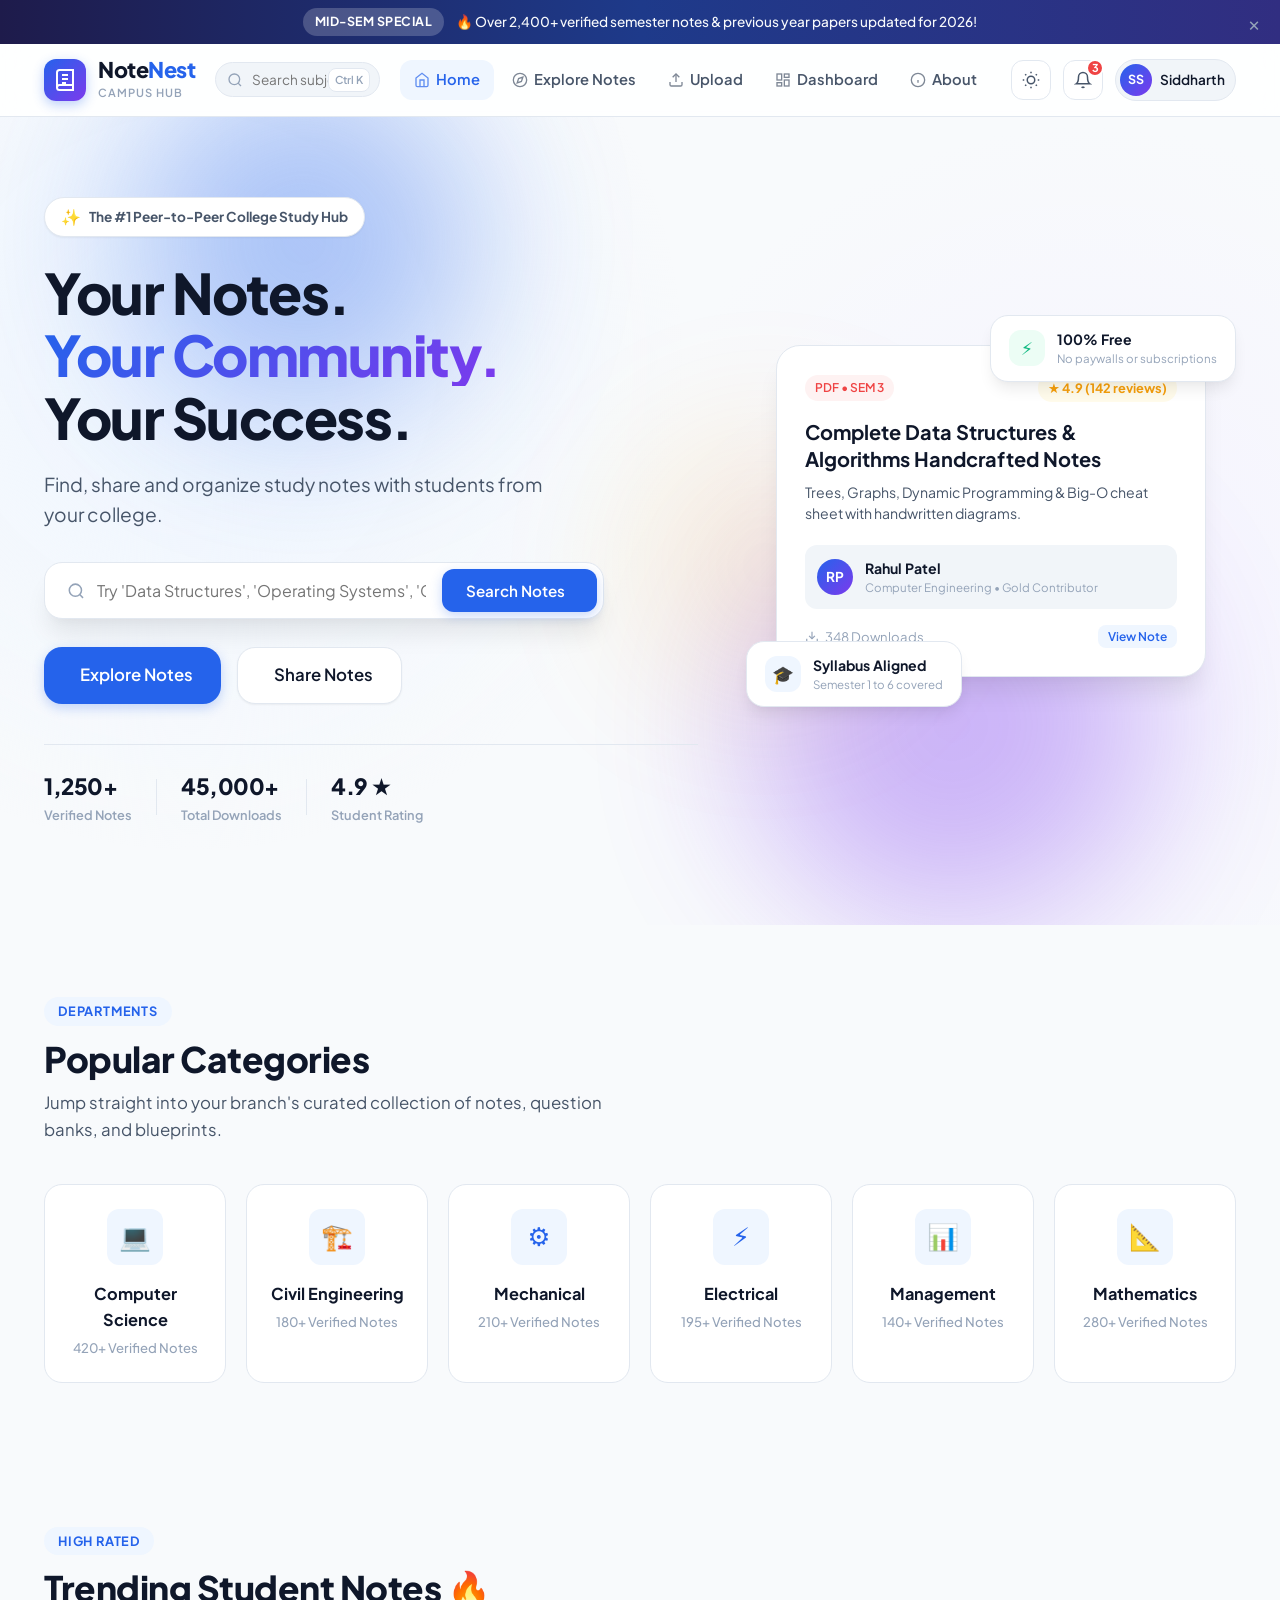
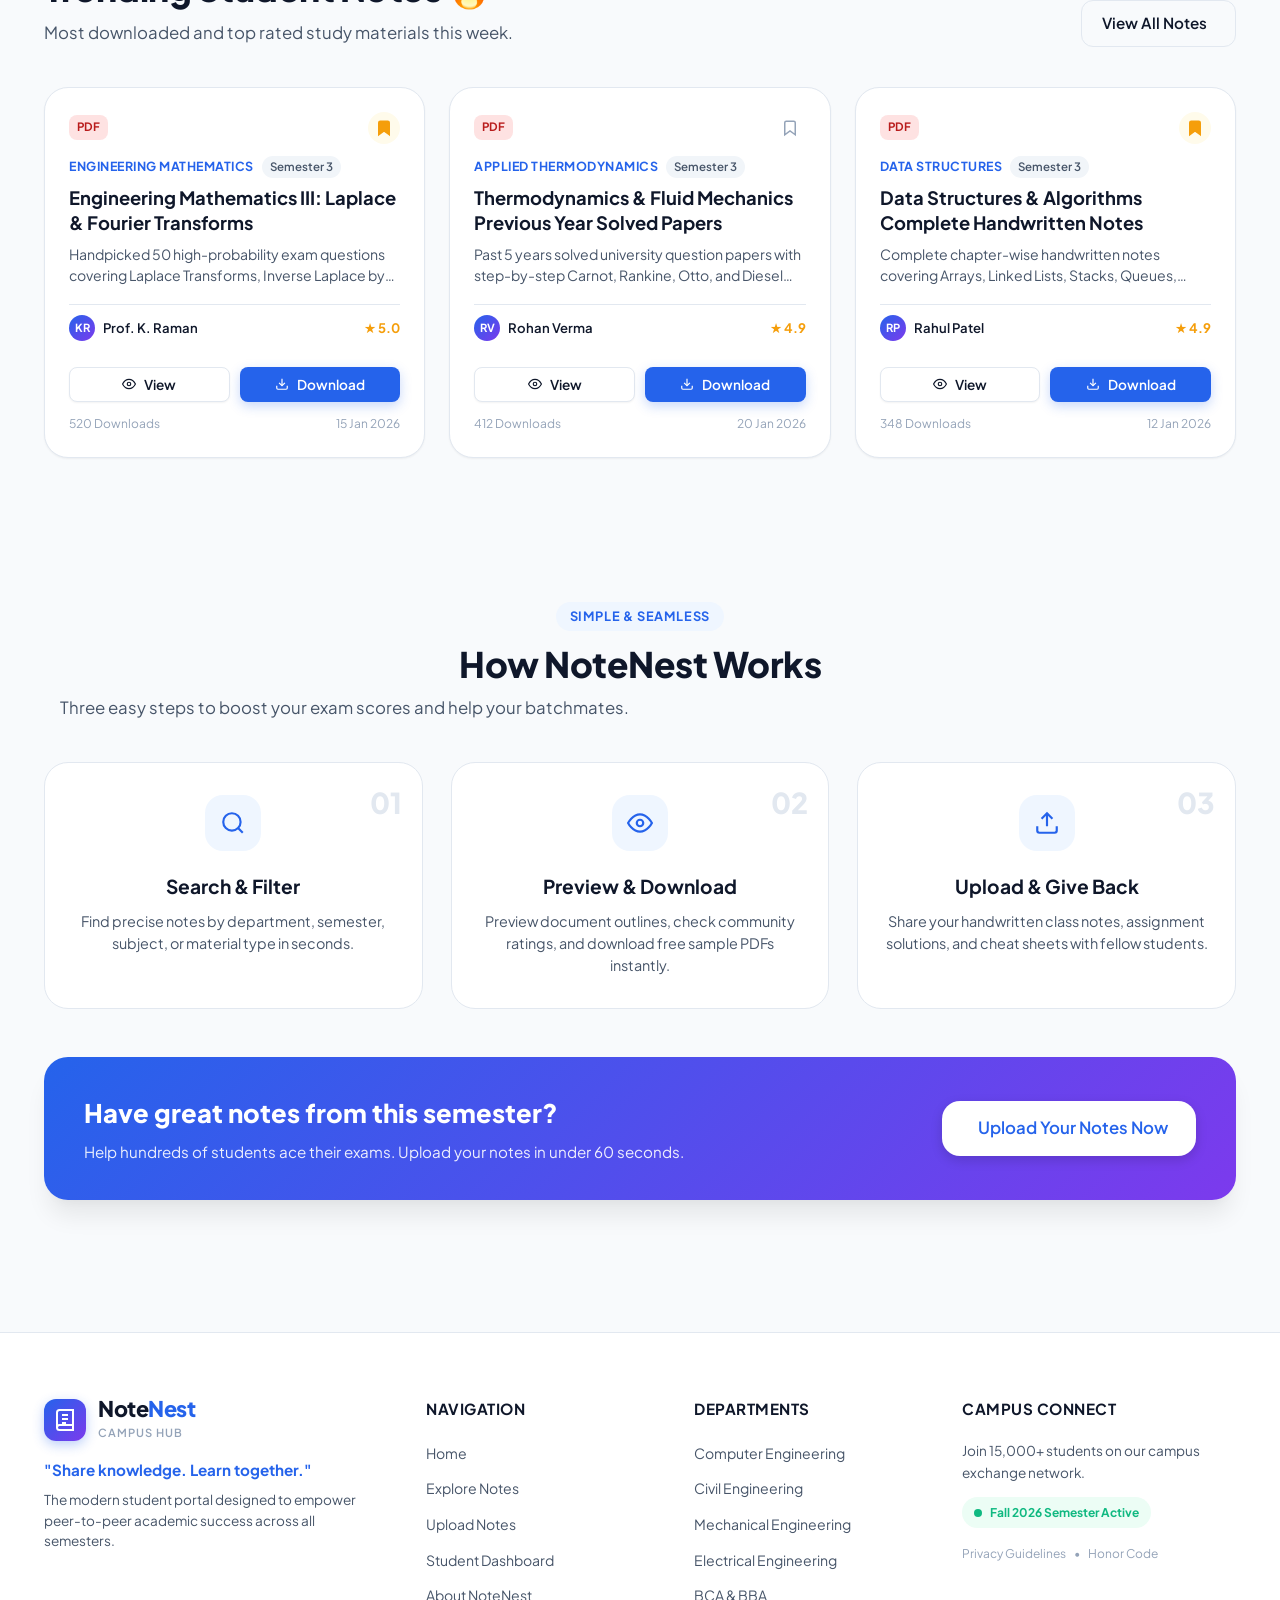
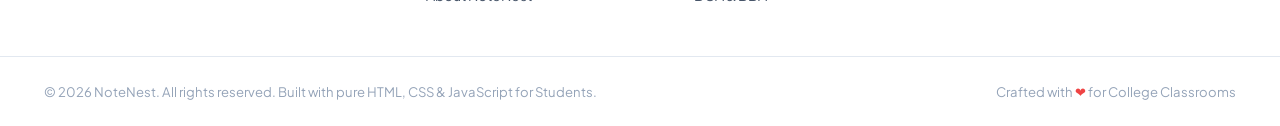
==== index.html @ 786ad27f "Initial commit: NoteNest Students Notes Sharing Portal with modular HTML, CSS, and JS" ====
<!DOCTYPE html>
<html lang="en" data-theme="light">
<head>
  <meta charset="UTF-8">
  <meta name="viewport" content="width=device-width, initial-scale=1.0">
  <title>NoteNest - Students Notes Sharing Portal</title>
  <meta name="description" content="A modern digital library for college students to share, discover, and download high quality study notes.">
  <link rel="stylesheet" href="style.css">
  <link rel="preconnect" href="https://fonts.googleapis.com">
  <link rel="preconnect" href="https://fonts.gstatic.com" crossorigin>
  <link href="https://fonts.googleapis.com/css2?family=Plus+Jakarta+Sans:wght@400;500;600;700;800&display=swap" rel="stylesheet">
</head>
<body data-page="home">

  <!-- App Wrapper -->
  <div id="app" class="app-wrapper">

    <!-- Top Announcement Banner -->
    <aside class="top-announcement" aria-label="Announcement">
      <div class="announcement-content">
        <span class="badge-pill">Mid-Sem Special</span>
        <span>🔥 Over 2,400+ verified semester notes & previous year papers updated for 2026!</span>
      </div>
      <button class="banner-close-btn" id="bannerCloseBtn" title="Close banner" aria-label="Close banner">&times;</button>
    </aside>

    <!-- Navigation Bar -->
    <header class="navbar" id="navbar">
      <div class="nav-container">
        <!-- Brand Logo -->
        <a href="index.html" class="brand-logo">
          <div class="logo-icon-wrap">
            <svg class="logo-svg" viewBox="0 0 24 24" fill="none" stroke="currentColor" stroke-width="2">
              <path d="M4 19.5A2.5 2.5 0 0 1 6.5 17H20"></path>
              <path d="M6.5 2H20v20H6.5A2.5 2.5 0 0 1 4 19.5v-15A2.5 2.5 0 0 1 6.5 2z"></path>
              <path d="M9 7h6"></path>
              <path d="M9 11h6"></path>
              <path d="M9 15h4"></path>
            </svg>
          </div>
          <div class="brand-text">
            <span class="brand-name">Note<span>Nest</span></span>
            <span class="brand-sub">Campus Hub</span>
          </div>
        </a>

        <!-- Global Search Bar in Header -->
        <form class="header-search-bar" id="headerSearchForm" action="explore.html" method="GET">
          <svg class="search-icon" viewBox="0 0 24 24" fill="none" stroke="currentColor" stroke-width="2">
            <circle cx="11" cy="11" r="8"></circle>
            <line x1="21" y1="21" x2="16.65" y2="16.65"></line>
          </svg>
          <input type="text" name="search" id="quickSearchInput" placeholder="Search subjects, notes, topics (Ctrl + K)..." autocomplete="off">
          <kbd class="search-kbd">Ctrl K</kbd>
        </form>

        <!-- Desktop Navigation Links -->
        <nav class="nav-menu" id="navMenu">
          <a href="index.html" class="nav-link active">
            <svg viewBox="0 0 24 24" fill="none" stroke="currentColor" stroke-width="2"><path d="M3 9l9-7 9 7v11a2 2 0 0 1-2 2H5a2 2 0 0 1-2-2z"></path><polyline points="9 22 9 12 15 12 15 22"></polyline></svg>
            Home
          </a>
          <a href="explore.html" class="nav-link">
            <svg viewBox="0 0 24 24" fill="none" stroke="currentColor" stroke-width="2"><circle cx="12" cy="12" r="10"></circle><polygon points="16.24 7.76 14.12 14.12 7.76 16.24 9.88 9.88 16.24 7.76"></polygon></svg>
            Explore Notes
          </a>
          <a href="upload.html" class="nav-link">
            <svg viewBox="0 0 24 24" fill="none" stroke="currentColor" stroke-width="2"><path d="M21 15v4a2 2 0 0 1-2 2H5a2 2 0 0 1-2-2v-4"></path><polyline points="17 8 12 3 7 8"></polyline><line x1="12" y1="3" x2="12" y2="15"></line></svg>
            Upload
          </a>
          <a href="dashboard.html" class="nav-link">
            <svg viewBox="0 0 24 24" fill="none" stroke="currentColor" stroke-width="2"><rect x="3" y="3" width="7" height="9"></rect><rect x="14" y="3" width="7" height="5"></rect><rect x="14" y="12" width="7" height="9"></rect><rect x="3" y="16" width="7" height="5"></rect></svg>
            Dashboard
          </a>
          <a href="about.html" class="nav-link">
            <svg viewBox="0 0 24 24" fill="none" stroke="currentColor" stroke-width="2"><circle cx="12" cy="12" r="10"></circle><line x1="12" y1="16" x2="12" y2="12"></line><line x1="12" y1="8" x2="12.01" y2="8"></line></svg>
            About
          </a>
        </nav>

        <!-- Navbar Actions (Theme, Notifications, Auth/Profile) -->
        <div class="nav-actions">
          <!-- Dark Mode Toggle Button -->
          <button class="icon-btn theme-toggle" id="themeToggleBtn" title="Switch Theme" aria-label="Switch Theme">
            <svg class="sun-icon" viewBox="0 0 24 24" fill="none" stroke="currentColor" stroke-width="2">
              <circle cx="12" cy="12" r="5"></circle>
              <line x1="12" y1="1" x2="12" y2="3"></line>
              <line x1="12" y1="21" x2="12" y2="23"></line>
              <line x1="4.22" y1="4.22" x2="5.64" y2="5.64"></line>
              <line x1="18.36" y1="18.36" x2="19.78" y2="19.78"></line>
              <line x1="1" y1="12" x2="3" y2="12"></line>
              <line x1="21" y1="12" x2="23" y2="12"></line>
              <line x1="4.22" y1="19.78" x2="5.64" y2="18.36"></line>
              <line x1="18.36" y1="5.64" x2="19.78" y2="4.22"></line>
            </svg>
            <svg class="moon-icon" viewBox="0 0 24 24" fill="none" stroke="currentColor" stroke-width="2">
              <path d="M21 12.79A9 9 0 1 1 11.21 3 7 7 0 0 0 21 12.79z"></path>
            </svg>
          </button>

          <!-- Notification Dropdown Toggle -->
          <div class="dropdown-wrapper">
            <button class="icon-btn notif-btn" id="notifBtn" title="Notifications" aria-label="Notifications">
              <svg viewBox="0 0 24 24" fill="none" stroke="currentColor" stroke-width="2">
                <path d="M18 8A6 6 0 0 0 6 8c0 7-3 9-3 9h18s-3-2-3-9"></path>
                <path d="M13.73 21a2 2 0 0 1-3.46 0"></path>
              </svg>
              <span class="notif-badge" id="notifCount">3</span>
            </button>
            <div class="dropdown-menu notif-dropdown" id="notifDropdown">
              <div class="dropdown-header">
                <h4>Notifications</h4>
                <button class="text-btn" id="markAllReadBtn">Clear All</button>
              </div>
              <ul class="notif-list" id="notifList">
                <!-- Injected via JS -->
              </ul>
            </div>
          </div>

          <!-- User Auth / Profile Pill -->
          <div class="user-auth-slot" id="userAuthSlot">
            <!-- Rendered by JS based on login state -->
          </div>

          <!-- Mobile Hamburger Toggle -->
          <button class="hamburger-btn" id="hamburgerBtn" aria-label="Toggle navigation menu">
            <span></span>
            <span></span>
            <span></span>
          </button>
        </div>
      </div>

      <!-- Mobile Navigation Drawer -->
      <div class="mobile-drawer" id="mobileDrawer">
        <div class="mobile-drawer-header">
          <div class="brand-name">Note<span>Nest</span></div>
          <button class="close-drawer-btn" id="closeDrawerBtn">&times;</button>
        </div>
        <div class="mobile-nav-links">
          <a href="index.html" class="mobile-nav-item active">
            <svg viewBox="0 0 24 24" fill="none" stroke="currentColor" stroke-width="2"><path d="M3 9l9-7 9 7v11a2 2 0 0 1-2 2H5a2 2 0 0 1-2-2z"></path></svg>
            Home
          </a>
          <a href="explore.html" class="mobile-nav-item">
            <svg viewBox="0 0 24 24" fill="none" stroke="currentColor" stroke-width="2"><circle cx="12" cy="12" r="10"></circle><polygon points="16.24 7.76 14.12 14.12 7.76 16.24 9.88 9.88 16.24 7.76"></polygon></svg>
            Explore Notes
          </a>
          <a href="upload.html" class="mobile-nav-item">
            <svg viewBox="0 0 24 24" fill="none" stroke="currentColor" stroke-width="2"><path d="M21 15v4a2 2 0 0 1-2 2H5a2 2 0 0 1-2-2v-4"></path><polyline points="17 8 12 3 7 8"></polyline><line x1="12" y1="3" x2="12" y2="15"></line></svg>
            Upload Notes
          </a>
          <a href="dashboard.html" class="mobile-nav-item">
            <svg viewBox="0 0 24 24" fill="none" stroke="currentColor" stroke-width="2"><rect x="3" y="3" width="7" height="9"></rect><rect x="14" y="3" width="7" height="5"></rect><rect x="14" y="12" width="7" height="9"></rect><rect x="3" y="16" width="7" height="5"></rect></svg>
            Dashboard
          </a>
          <a href="profile.html" class="mobile-nav-item">
            <svg viewBox="0 0 24 24" fill="none" stroke="currentColor" stroke-width="2"><path d="M20 21v-2a4 4 0 0 0-4-4H8a4 4 0 0 0-4 4v2"></path><circle cx="12" cy="7" r="4"></circle></svg>
            My Profile
          </a>
          <a href="about.html" class="mobile-nav-item">
            <svg viewBox="0 0 24 24" fill="none" stroke="currentColor" stroke-width="2"><circle cx="12" cy="12" r="10"></circle><line x1="12" y1="16" x2="12" y2="12"></line><line x1="12" y1="8" x2="12.01" y2="8"></line></svg>
            About NoteNest
          </a>
        </div>
        <div class="mobile-drawer-footer" id="mobileDrawerFooter">
          <!-- Auth buttons injected by JS -->
        </div>
      </div>
    </header>

    <!-- Main Page Content: LANDING PAGE -->
    <main class="main-content">
      
      <!-- Hero Section -->
      <section class="hero-section">
        <div class="hero-bg-shapes">
          <div class="shape shape-1"></div>
          <div class="shape shape-2"></div>
          <div class="shape shape-3"></div>
        </div>
        
        <div class="container hero-container">
          <div class="hero-content-col">
            <div class="hero-pill-badge">
              <span class="sparkle-icon">✨</span>
              <span>The #1 Peer-to-Peer College Study Hub</span>
            </div>
            <h1 class="hero-title">
              Your Notes. <br>
              <span class="gradient-text">Your Community.</span> <br>
              Your Success.
            </h1>
            <p class="hero-subtitle">
              Find, share and organize study notes with students from your college.
            </p>

            <!-- Hero Search Form -->
            <form class="hero-search-form" id="heroSearchForm" action="explore.html" method="GET">
              <div class="hero-search-input-wrap">
                <svg class="search-icon" viewBox="0 0 24 24" fill="none" stroke="currentColor" stroke-width="2">
                  <circle cx="11" cy="11" r="8"></circle>
                  <line x1="21" y1="21" x2="16.65" y2="16.65"></line>
                </svg>
                <input type="text" name="search" id="heroSearchInput" placeholder="Try 'Data Structures', 'Operating Systems', 'Calculus'...">
              </div>
              <button type="submit" class="btn btn-primary btn-hero-search">
                <span>Search Notes</span>
                <svg viewBox="0 0 24 24" fill="none" stroke="currentColor" stroke-width="2"><line x1="5" y1="12" x2="19" y2="12"></line><polyline points="12 5 19 12 12 19"></polyline></svg>
              </button>
            </form>

            <!-- Hero Action Buttons -->
            <div class="hero-cta-group">
              <a href="explore.html" class="btn btn-primary btn-lg">
                <svg viewBox="0 0 24 24" fill="none" stroke="currentColor" stroke-width="2"><polygon points="5 3 19 12 5 21 5 3"></polygon></svg>
                Explore Notes
              </a>
              <a href="upload.html" class="btn btn-secondary btn-lg">
                <svg viewBox="0 0 24 24" fill="none" stroke="currentColor" stroke-width="2"><path d="M21 15v4a2 2 0 0 1-2 2H5a2 2 0 0 1-2-2v-4"></path><polyline points="17 8 12 3 7 8"></polyline><line x1="12" y1="3" x2="12" y2="15"></line></svg>
                Share Notes
              </a>
            </div>

            <!-- Quick Stats Strip -->
            <div class="hero-stats-strip">
              <div class="stat-mini">
                <span class="stat-number">1,250+</span>
                <span class="stat-label">Verified Notes</span>
              </div>
              <div class="stat-divider"></div>
              <div class="stat-mini">
                <span class="stat-number">45,000+</span>
                <span class="stat-label">Total Downloads</span>
              </div>
              <div class="stat-divider"></div>
              <div class="stat-mini">
                <span class="stat-number">4.9 ★</span>
                <span class="stat-label">Student Rating</span>
              </div>
            </div>
          </div>

          <!-- Hero Visual Graphics / Floating Interactive Cards -->
          <div class="hero-visual-col">
            <div class="floating-cards-wrapper">
              
              <!-- Main Featured Glass Card -->
              <div class="floating-card hero-main-card">
                <div class="card-header-mini">
                  <span class="pill-badge pdf-badge">PDF • SEM 3</span>
                  <span class="rating-pill">★ 4.9 (142 reviews)</span>
                </div>
                <h3 class="card-title-preview">Complete Data Structures & Algorithms Handcrafted Notes</h3>
                <p class="card-desc-preview">Trees, Graphs, Dynamic Programming & Big-O cheat sheet with handwritten diagrams.</p>
                <div class="card-uploader-preview">
                  <div class="avatar-sm">RP</div>
                  <div class="uploader-info-sm">
                    <strong>Rahul Patel</strong>
                    <span>Computer Engineering • Gold Contributor</span>
                  </div>
                </div>
                <div class="card-footer-mini">
                  <span class="dl-count"><svg viewBox="0 0 24 24" width="14" height="14" fill="none" stroke="currentColor" stroke-width="2"><path d="M21 15v4a2 2 0 0 1-2 2H5a2 2 0 0 1-2-2v-4"></path><polyline points="7 10 12 15 17 10"></polyline><line x1="12" y1="15" x2="12" y2="3"></line></svg> 348 Downloads</span>
                  <button class="btn-micro" onclick="app.openNoteModal(1)">View Note</button>
                </div>
              </div>

              <!-- Floating Accent Card 1 -->
              <div class="floating-badge badge-top-right">
                <div class="badge-icon-wrap green-glow">⚡</div>
                <div class="badge-text-wrap">
                  <strong>100% Free</strong>
                  <span>No paywalls or subscriptions</span>
                </div>
              </div>

              <!-- Floating Accent Card 2 -->
              <div class="floating-badge badge-bottom-left">
                <div class="badge-icon-wrap blue-glow">🎓</div>
                <div class="badge-text-wrap">
                  <strong>Syllabus Aligned</strong>
                  <span>Semester 1 to 6 covered</span>
                </div>
              </div>

            </div>
          </div>
        </div>
      </section>

      <!-- Popular Categories / Department Section -->
      <section class="section categories-section">
        <div class="container">
          <div class="section-header">
            <div class="section-tag">Departments</div>
            <h2 class="section-title">Popular Categories</h2>
            <p class="section-subtitle">Jump straight into your branch's curated collection of notes, question banks, and blueprints.</p>
          </div>

          <div class="categories-grid" id="categoriesGrid">
            <!-- Dynamically populated via script.js -->
          </div>
        </div>
      </section>

      <!-- Featured / Trending Notes Section -->
      <section class="section trending-section">
        <div class="container">
          <div class="section-header-flex">
            <div>
              <div class="section-tag">High Rated</div>
              <h2 class="section-title">Trending Student Notes 🔥</h2>
              <p class="section-subtitle">Most downloaded and top rated study materials this week.</p>
            </div>
            <a href="explore.html" class="btn btn-outline">
              View All Notes
              <svg viewBox="0 0 24 24" fill="none" stroke="currentColor" stroke-width="2"><line x1="5" y1="12" x2="19" y2="12"></line><polyline points="12 5 19 12 12 19"></polyline></svg>
            </a>
          </div>

          <div class="notes-grid" id="homeFeaturedNotesGrid">
            <!-- Populated by JS -->
          </div>
        </div>
      </section>

      <!-- How It Works Section -->
      <section class="section how-it-works-section">
        <div class="container">
          <div class="section-header text-center">
            <div class="section-tag">Simple & Seamless</div>
            <h2 class="section-title">How NoteNest Works</h2>
            <p class="section-subtitle">Three easy steps to boost your exam scores and help your batchmates.</p>
          </div>

          <div class="steps-grid">
            <div class="step-card">
              <div class="step-num">01</div>
              <div class="step-icon-box">
                <svg viewBox="0 0 24 24" fill="none" stroke="currentColor" stroke-width="2"><circle cx="11" cy="11" r="8"></circle><line x1="21" y1="21" x2="16.65" y2="16.65"></line></svg>
              </div>
              <h3>Search & Filter</h3>
              <p>Find precise notes by department, semester, subject, or material type in seconds.</p>
            </div>

            <div class="step-card highlight-step">
              <div class="step-num">02</div>
              <div class="step-icon-box">
                <svg viewBox="0 0 24 24" fill="none" stroke="currentColor" stroke-width="2"><path d="M1 12s4-8 11-8 11 8 11 8-4 8-11 8-11-8-11-8z"></path><circle cx="12" cy="12" r="3"></circle></svg>
              </div>
              <h3>Preview & Download</h3>
              <p>Preview document outlines, check community ratings, and download free sample PDFs instantly.</p>
            </div>

            <div class="step-card">
              <div class="step-num">03</div>
              <div class="step-icon-box">
                <svg viewBox="0 0 24 24" fill="none" stroke="currentColor" stroke-width="2"><path d="M21 15v4a2 2 0 0 1-2 2H5a2 2 0 0 1-2-2v-4"></path><polyline points="17 8 12 3 7 8"></polyline><line x1="12" y1="3" x2="12" y2="15"></line></svg>
              </div>
              <h3>Upload & Give Back</h3>
              <p>Share your handwritten class notes, assignment solutions, and cheat sheets with fellow students.</p>
            </div>
          </div>

          <!-- Call to action card -->
          <div class="cta-banner-card">
            <div class="cta-banner-content">
              <h3>Have great notes from this semester?</h3>
              <p>Help hundreds of students ace their exams. Upload your notes in under 60 seconds.</p>
            </div>
            <a href="upload.html" class="btn btn-primary btn-lg">
              <svg viewBox="0 0 24 24" fill="none" stroke="currentColor" stroke-width="2"><line x1="12" y1="5" x2="12" y2="19"></line><line x1="5" y1="12" x2="19" y2="12"></line></svg>
              Upload Your Notes Now
            </a>
          </div>

        </div>
      </section>

    </main>

    <!-- Footer -->
    <footer class="footer">
      <div class="container footer-container">
        <div class="footer-col footer-brand-col">
          <a href="index.html" class="brand-logo">
            <div class="logo-icon-wrap">
              <svg class="logo-svg" viewBox="0 0 24 24" fill="none" stroke="currentColor" stroke-width="2">
                <path d="M4 19.5A2.5 2.5 0 0 1 6.5 17H20"></path>
                <path d="M6.5 2H20v20H6.5A2.5 2.5 0 0 1 4 19.5v-15A2.5 2.5 0 0 1 6.5 2z"></path>
                <path d="M9 7h6"></path>
                <path d="M9 11h6"></path>
                <path d="M9 15h4"></path>
              </svg>
            </div>
            <div class="brand-text">
              <span class="brand-name">Note<span>Nest</span></span>
              <span class="brand-sub">Campus Hub</span>
            </div>
          </a>
          <p class="footer-tagline">"Share knowledge. Learn together."</p>
          <p class="footer-desc">The modern student portal designed to empower peer-to-peer academic success across all semesters.</p>
        </div>

        <div class="footer-col">
          <h4 class="footer-col-title">Navigation</h4>
          <ul class="footer-links">
            <li><a href="index.html">Home</a></li>
            <li><a href="explore.html">Explore Notes</a></li>
            <li><a href="upload.html">Upload Notes</a></li>
            <li><a href="dashboard.html">Student Dashboard</a></li>
            <li><a href="about.html">About NoteNest</a></li>
          </ul>
        </div>

        <div class="footer-col">
          <h4 class="footer-col-title">Departments</h4>
          <ul class="footer-links">
            <li><a href="explore.html?dept=Computer+Engineering">Computer Engineering</a></li>
            <li><a href="explore.html?dept=Civil+Engineering">Civil Engineering</a></li>
            <li><a href="explore.html?dept=Mechanical+Engineering">Mechanical Engineering</a></li>
            <li><a href="explore.html?dept=Electrical+Engineering">Electrical Engineering</a></li>
            <li><a href="explore.html?dept=BCA">BCA & BBA</a></li>
          </ul>
        </div>

        <div class="footer-col">
          <h4 class="footer-col-title">Campus Connect</h4>
          <p class="footer-subtext">Join 15,000+ students on our campus exchange network.</p>
          <div class="footer-badge-box">
            <span class="pulse-dot"></span>
            <span>Fall 2026 Semester Active</span>
          </div>
          <div class="footer-legal-links">
            <a href="about.html">Privacy Guidelines</a>
            <span>•</span>
            <a href="about.html">Honor Code</a>
          </div>
        </div>
      </div>

      <div class="footer-bottom">
        <div class="container footer-bottom-inner">
          <p>© 2026 NoteNest. All rights reserved. Built with pure HTML, CSS & JavaScript for Students.</p>
          <p class="footer-love">Crafted with <span>❤️</span> for College Classrooms</p>
        </div>
      </div>
    </footer>

  </div>

  <!-- Shared Note Details Modal -->
  <div class="modal-backdrop" id="noteDetailsModal" aria-hidden="true">
    <div class="modal-dialog modal-lg">
      <div class="modal-content">
        <div class="modal-header">
          <div class="modal-header-meta">
            <span class="pill-badge" id="modalNoteType">Lecture Notes</span>
            <span class="badge-dept" id="modalNoteDept">Computer Engineering</span>
          </div>
          <button class="modal-close-btn" id="closeNoteModalBtn" aria-label="Close modal">&times;</button>
        </div>
        <div class="modal-body">
          <div class="modal-note-hero">
            <h2 class="modal-note-title" id="modalNoteTitle">Data Structures Complete Notes</h2>
            <div class="modal-sub-details">
              <span id="modalNoteSubject">Subject: Data Structures</span>
              <span>•</span>
              <span id="modalNoteSem">Semester 3</span>
              <span>•</span>
              <span id="modalNoteDate">Uploaded: 12 Jan 2026</span>
            </div>
          </div>
          <div class="modal-meta-strip">
            <div class="modal-meta-item">
              <span class="m-label">Author / Uploader</span>
              <strong id="modalNoteUploader">Rahul Patel</strong>
            </div>
            <div class="modal-meta-item">
              <span class="m-label">Rating</span>
              <strong class="text-warning" id="modalNoteRating">★ 4.8 / 5.0</strong>
            </div>
            <div class="modal-meta-item">
              <span class="m-label">Downloads</span>
              <strong id="modalNoteDownloads">125</strong>
            </div>
            <div class="modal-meta-item">
              <span class="m-label">File Type / Size</span>
              <strong id="modalNoteSize">PDF • 4.2 MB</strong>
            </div>
          </div>
          <div class="modal-section">
            <h4 class="modal-section-title">Description & Scope</h4>
            <p class="modal-description-text" id="modalNoteDesc">Comprehensive handwritten notes covering arrays, linked lists, stacks, queues, trees, graphs, and dynamic programming with illustrated sample problems.</p>
          </div>
          <div class="modal-section">
            <h4 class="modal-section-title">Key Topics & Tags</h4>
            <div class="tags-cloud" id="modalNoteTags"></div>
          </div>
          <div class="modal-section preview-canvas-box">
            <div class="preview-canvas-header">
              <div class="preview-doc-title">
                <svg viewBox="0 0 24 24" width="16" height="16" fill="none" stroke="currentColor" stroke-width="2"><path d="M14 2H6a2 2 0 0 0-2 2v16a2 2 0 0 0 2 2h12a2 2 0 0 0 2-2V8z"></path><polyline points="14 2 14 8 20 8"></polyline><line x1="16" y1="13" x2="8" y2="13"></line><line x1="16" y1="17" x2="8" y2="17"></line><polyline points="10 9 9 9 8 9"></polyline></svg>
                <span>Document Live Preview (Page <span id="previewPageNum">1</span> of 18)</span>
              </div>
              <div class="preview-controls">
                <button class="preview-ctrl-btn" id="prevPageBtn" title="Previous Page">◀</button>
                <button class="preview-ctrl-btn" id="nextPageBtn" title="Next Page">▶</button>
              </div>
            </div>
            <div class="preview-sheet" id="previewSheet">
              <div class="preview-sheet-watermark">NoteNest Verified</div>
              <div class="preview-sheet-header">
                <div class="ps-sub" id="previewSheetSubject">DATA STRUCTURES & ALGORITHMS</div>
                <div class="ps-unit" id="previewSheetUnit">UNIT 1: ARRAYS, STACKS & QUEUES</div>
              </div>
              <hr class="ps-divider">
              <div class="preview-sheet-body" id="previewSheetContent"></div>
              <div class="preview-sheet-footer">
                <span>Page <span id="previewFooterPage">1</span></span>
                <span>NoteNest Student Network</span>
              </div>
            </div>
          </div>
        </div>
        <div class="modal-footer">
          <button class="btn btn-outline" id="modalBookmarkBtn">
            <svg class="heart-icon" viewBox="0 0 24 24" width="16" height="16" fill="none" stroke="currentColor" stroke-width="2"><path d="M19 21l-7-5-7 5V5a2 2 0 0 1 2-2h10a2 2 0 0 1 2 2z"></path></svg>
            <span id="modalBookmarkBtnText">Bookmark</span>
          </button>
          <div class="modal-footer-right">
            <button class="btn btn-secondary" id="modalCloseBtn2">Close</button>
            <button class="btn btn-primary" id="modalDownloadBtn">
              <svg viewBox="0 0 24 24" width="16" height="16" fill="none" stroke="currentColor" stroke-width="2"><path d="M21 15v4a2 2 0 0 1-2 2H5a2 2 0 0 1-2-2v-4"></path><polyline points="7 10 12 15 17 10"></polyline><line x1="12" y1="15" x2="12" y2="3"></line></svg>
              <span>Download Note (PDF)</span>
            </button>
          </div>
        </div>
      </div>
    </div>
  </div>

  <!-- Shared Auth Modal -->
  <div class="modal-backdrop" id="authModal" aria-hidden="true">
    <div class="modal-dialog modal-md">
      <div class="modal-content">
        <div class="modal-header">
          <div class="auth-modal-tabs">
            <button class="auth-tab-toggle active" id="authTabLogin" data-auth-pane="login">Sign In</button>
            <button class="auth-tab-toggle" id="authTabSignup" data-auth-pane="signup">Create Account</button>
          </div>
          <button class="modal-close-btn" id="closeAuthModalBtn" aria-label="Close modal">&times;</button>
        </div>
        <div class="modal-body auth-modal-body">
          <div class="auth-pane active" id="authPaneLogin">
            <div class="auth-welcome">
              <h3>Welcome Back! 👋</h3>
              <p>Sign in to sync your bookmarks, downloads, and upload history.</p>
            </div>
            <div class="demo-quick-login">
              <span>💡 College Demo:</span>
              <button type="button" class="btn-micro" id="demoStudentLoginBtn">Auto-fill Student Account</button>
            </div>
            <form id="loginForm">
              <div class="form-group">
                <label for="loginEmail">Email Address</label>
                <input type="email" id="loginEmail" placeholder="student@college.edu" required>
              </div>
              <div class="form-group">
                <label for="loginPassword">Password</label>
                <input type="password" id="loginPassword" placeholder="••••••••" required>
              </div>
              <button type="submit" class="btn btn-primary btn-block">Sign In</button>
            </form>
          </div>
          <div class="auth-pane" id="authPaneSignup">
            <div class="auth-welcome">
              <h3>Join NoteNest 🎓</h3>
              <p>Access thousands of study notes uploaded by your university peers.</p>
            </div>
            <form id="signupForm">
              <div class="form-group">
                <label for="signupName">Full Name</label>
                <input type="text" id="signupName" placeholder="e.g. Siddharth Sharma" required>
              </div>
              <div class="form-group">
                <label for="signupEmail">College Email</label>
                <input type="email" id="signupEmail" placeholder="e.g. siddharth@college.edu" required>
              </div>
              <div class="form-row-2">
                <div class="form-group">
                  <label for="signupDept">Department</label>
                  <select id="signupDept" required>
                    <option value="Computer Engineering">Computer Engineering</option>
                    <option value="Civil Engineering">Civil Engineering</option>
                    <option value="Mechanical Engineering">Mechanical Engineering</option>
                    <option value="Electrical Engineering">Electrical Engineering</option>
                    <option value="BCA">BCA</option>
                    <option value="BBA">BBA</option>
                    <option value="Mathematics">Mathematics</option>
                  </select>
                </div>
                <div class="form-group">
                  <label for="signupSem">Semester</label>
                  <select id="signupSem" required>
                    <option value="Semester 1">Semester 1</option>
                    <option value="Semester 2">Semester 2</option>
                    <option value="Semester 3">Semester 3</option>
                    <option value="Semester 4" selected>Semester 4</option>
                    <option value="Semester 5">Semester 5</option>
                    <option value="Semester 6">Semester 6</option>
                  </select>
                </div>
              </div>
              <div class="form-group">
                <label for="signupPassword">Create Password</label>
                <input type="password" id="signupPassword" placeholder="At least 6 characters" required>
              </div>
              <button type="submit" class="btn btn-primary btn-block">Create Student Profile</button>
            </form>
          </div>
        </div>
      </div>
    </div>
  </div>

  <!-- Toast Container -->
  <div class="toast-container" id="toastContainer" aria-live="polite"></div>

  <script src="common.js"></script>
  <script src="home.js"></script>
</body>
</html>
---- style.css ----
/* ==========================================================================
   NoteNest - Modern Students Notes Sharing Portal
   Styles: Clean, Modern Student-Tech UI (Pure Vanilla CSS)
   ========================================================================== */

/* --------------------------------------------------------------------------
   1. CSS VARIABLES & THEME SYSTEM
   -------------------------------------------------------------------------- */
:root {
  /* Brand Palette */
  --primary: #2563eb;
  --primary-hover: #1d4ed8;
  --primary-light: #eff6ff;
  --primary-rgb: 37, 99, 235;

  --accent-purple: #7c3aed;
  --accent-purple-light: #f5f3ff;
  --accent-orange: #f59e0b;
  --accent-orange-light: #fffbeb;
  --accent-green: #10b981;
  --accent-green-light: #ecfdf5;
  --accent-rose: #ef4444;
  --accent-rose-light: #fef2f2;

  /* Neutrals (Light Mode) */
  --bg-main: #f8fafc;
  --bg-surface: #ffffff;
  --bg-subtle: #f1f5f9;
  --bg-card: #ffffff;
  --bg-card-hover: #ffffff;

  --text-primary: #0f172a;
  --text-secondary: #475569;
  --text-muted: #94a3b8;
  --text-inverse: #ffffff;

  --border-color: #e2e8f0;
  --border-focus: #93c5fd;

  /* Shadows */
  --shadow-sm: 0 1px 2px 0 rgba(0, 0, 0, 0.05);
  --shadow-md: 0 4px 6px -1px rgba(0, 0, 0, 0.07), 0 2px 4px -2px rgba(0, 0, 0, 0.05);
  --shadow-lg: 0 10px 15px -3px rgba(0, 0, 0, 0.08), 0 4px 6px -4px rgba(0, 0, 0, 0.03);
  --shadow-xl: 0 20px 25px -5px rgba(0, 0, 0, 0.08), 0 8px 10px -6px rgba(0, 0, 0, 0.03);
  --shadow-glow: 0 0 25px rgba(37, 99, 235, 0.15);

  /* Radius & Transitions */
  --radius-sm: 8px;
  --radius-md: 12px;
  --radius-lg: 18px;
  --radius-xl: 24px;
  --radius-full: 9999px;

  --transition-fast: 0.15s ease;
  --transition-normal: 0.25s cubic-bezier(0.4, 0, 0.2, 1);
  --transition-smooth: 0.35s cubic-bezier(0.16, 1, 0.3, 1);

  /* Layout Constants */
  --nav-height: 72px;
  --container-max: 1240px;
}

/* Dark Mode Overrides */
[data-theme="dark"] {
  --bg-main: #0b0f19;
  --bg-surface: #111827;
  --bg-subtle: #1e293b;
  --bg-card: #141c2f;
  --bg-card-hover: #19233b;

  --text-primary: #f8fafc;
  --text-secondary: #94a3b8;
  --text-muted: #64748b;
  --text-inverse: #0f172a;

  --border-color: #1e293b;
  --border-focus: #3b82f6;

  --primary-light: rgba(37, 99, 235, 0.15);
  --accent-purple-light: rgba(124, 58, 237, 0.15);
  --accent-orange-light: rgba(245, 158, 11, 0.15);
  --accent-green-light: rgba(16, 185, 129, 0.15);
  --accent-rose-light: rgba(239, 68, 68, 0.15);

  --shadow-sm: 0 1px 2px 0 rgba(0, 0, 0, 0.4);
  --shadow-md: 0 4px 10px rgba(0, 0, 0, 0.4);
  --shadow-lg: 0 10px 20px rgba(0, 0, 0, 0.5);
  --shadow-xl: 0 20px 30px rgba(0, 0, 0, 0.6);
  --shadow-glow: 0 0 30px rgba(59, 130, 246, 0.2);
}

/* --------------------------------------------------------------------------
   2. GLOBAL RESETS & TYPOGRAPHY
   -------------------------------------------------------------------------- */
*, *::before, *::after {
  box-sizing: border-box;
  margin: 0;
  padding: 0;
}

html {
  scroll-behavior: smooth;
  font-size: 16px;
}

body {
  font-family: 'Plus Jakarta Sans', system-ui, -apple-system, BlinkMacSystemFont, 'Segoe UI', Roboto, sans-serif;
  background-color: var(--bg-main);
  color: var(--text-primary);
  line-height: 1.6;
  -webkit-font-smoothing: antialiased;
  -moz-osx-font-smoothing: grayscale;
  transition: background-color var(--transition-normal), color var(--transition-normal);
  overflow-x: hidden;
}

a {
  color: inherit;
  text-decoration: none;
}

button, input, select, textarea {
  font-family: inherit;
  font-size: inherit;
  color: inherit;
}

button {
  cursor: pointer;
  border: none;
  background: none;
}

img, svg {
  vertical-align: middle;
}

/* Custom Scrollbar */
::-webkit-scrollbar {
  width: 8px;
  height: 8px;
}
::-webkit-scrollbar-track {
  background: var(--bg-main);
}
::-webkit-scrollbar-thumb {
  background: var(--border-color);
  border-radius: var(--radius-full);
}
::-webkit-scrollbar-thumb:hover {
  background: var(--text-muted);
}

/* --------------------------------------------------------------------------
   3. REUSABLE UTILITIES & BUTTONS
   -------------------------------------------------------------------------- */
.container {
  max-width: var(--container-max);
  margin: 0 auto;
  padding: 0 24px;
}

.text-center { text-align: center; }
.text-primary { color: var(--primary); }
.text-success { color: var(--accent-green); }
.text-warning { color: var(--accent-orange); }
.text-info { color: var(--accent-purple); }
.text-danger { color: var(--accent-rose); }
.text-primary-link { color: var(--primary); font-weight: 600; text-decoration: underline; }

.gradient-text {
  background: linear-gradient(135deg, var(--primary) 0%, var(--accent-purple) 100%);
  -webkit-background-clip: text;
  -webkit-text-fill-color: transparent;
  display: inline-block;
}

/* Badges & Pills */
.badge-pill {
  display: inline-flex;
  align-items: center;
  gap: 6px;
  padding: 4px 12px;
  background: rgba(37, 99, 235, 0.12);
  color: var(--primary);
  font-size: 0.78rem;
  font-weight: 700;
  letter-spacing: 0.5px;
  text-transform: uppercase;
  border-radius: var(--radius-full);
}

.pill-badge {
  display: inline-flex;
  align-items: center;
  padding: 3px 10px;
  font-size: 0.75rem;
  font-weight: 600;
  border-radius: var(--radius-full);
  background: var(--primary-light);
  color: var(--primary);
}

.pdf-badge {
  background: var(--accent-rose-light);
  color: var(--accent-rose);
}

.badge-dept {
  font-size: 0.75rem;
  color: var(--text-muted);
  font-weight: 500;
}

.section-tag {
  display: inline-block;
  padding: 4px 14px;
  background: var(--primary-light);
  color: var(--primary);
  font-size: 0.8rem;
  font-weight: 700;
  border-radius: var(--radius-full);
  text-transform: uppercase;
  letter-spacing: 0.8px;
  margin-bottom: 12px;
}

/* Button System */
.btn {
  display: inline-flex;
  align-items: center;
  justify-content: center;
  gap: 8px;
  padding: 10px 20px;
  font-size: 0.95rem;
  font-weight: 600;
  border-radius: var(--radius-md);
  transition: all var(--transition-normal);
  white-space: nowrap;
}

.btn-primary {
  background: var(--primary);
  color: #ffffff;
  box-shadow: 0 4px 12px rgba(37, 99, 235, 0.25);
}

.btn-primary:hover {
  background: var(--primary-hover);
  transform: translateY(-2px);
  box-shadow: 0 6px 18px rgba(37, 99, 235, 0.35);
}

.btn-primary:active {
  transform: translateY(0);
}

.btn-secondary {
  background: var(--bg-surface);
  color: var(--text-primary);
  border: 1px solid var(--border-color);
  box-shadow: var(--shadow-sm);
}

.btn-secondary:hover {
  background: var(--bg-subtle);
  border-color: var(--text-muted);
  transform: translateY(-2px);
}

.btn-outline {
  background: transparent;
  color: var(--text-primary);
  border: 1px solid var(--border-color);
}

.btn-outline:hover {
  background: var(--bg-subtle);
  border-color: var(--primary);
  color: var(--primary);
}

.btn-outline-danger {
  border: 1px solid var(--accent-rose);
  color: var(--accent-rose);
}
.btn-outline-danger:hover {
  background: var(--accent-rose-light);
}

.btn-outline-white {
  border: 1px solid rgba(255,255,255,0.4);
  color: #ffffff;
}
.btn-outline-white:hover {
  background: rgba(255,255,255,0.15);
}

.btn-lg {
  padding: 14px 28px;
  font-size: 1.05rem;
  border-radius: var(--radius-lg);
}

.btn-sm {
  padding: 6px 14px;
  font-size: 0.85rem;
  border-radius: var(--radius-sm);
}

.btn-micro {
  padding: 4px 10px;
  font-size: 0.75rem;
  font-weight: 600;
  border-radius: var(--radius-sm);
  background: var(--primary-light);
  color: var(--primary);
  transition: var(--transition-fast);
}
.btn-micro:hover {
  background: var(--primary);
  color: #ffffff;
}

.btn-block {
  width: 100%;
}

.icon-btn {
  display: inline-flex;
  align-items: center;
  justify-content: center;
  width: 40px;
  height: 40px;
  border-radius: var(--radius-md);
  border: 1px solid var(--border-color);
  background: var(--bg-surface);
  color: var(--text-secondary);
  transition: all var(--transition-fast);
}

.icon-btn:hover {
  background: var(--bg-subtle);
  color: var(--primary);
  border-color: var(--primary);
}

.text-btn {
  font-size: 0.85rem;
  font-weight: 600;
  color: var(--primary);
  background: none;
  padding: 4px;
}
.text-btn:hover {
  text-decoration: underline;
}

/* --------------------------------------------------------------------------
   4. HEADER & TOP BANNER
   -------------------------------------------------------------------------- */
.top-announcement {
  background: linear-gradient(90deg, #1e1b4b 0%, #1e3a8a 50%, #312e81 100%);
  color: #f8fafc;
  padding: 8px 24px;
  font-size: 0.85rem;
  display: flex;
  align-items: center;
  justify-content: center;
  position: relative;
  z-index: 100;
}

.announcement-content {
  display: flex;
  align-items: center;
  gap: 12px;
  font-weight: 500;
}

.announcement-content .badge-pill {
  background: rgba(255, 255, 255, 0.2);
  color: #ffffff;
}

.banner-close-btn {
  position: absolute;
  right: 16px;
  color: #94a3b8;
  font-size: 1.25rem;
  line-height: 1;
  padding: 4px;
}
.banner-close-btn:hover { color: #ffffff; }

/* Sticky Navbar */
.navbar {
  position: sticky;
  top: 0;
  z-index: 90;
  background: rgba(255, 255, 255, 0.85);
  backdrop-filter: blur(14px);
  -webkit-backdrop-filter: blur(14px);
  border-bottom: 1px solid var(--border-color);
  transition: all var(--transition-fast);
}

[data-theme="dark"] .navbar {
  background: rgba(17, 24, 39, 0.85);
}

.nav-container {
  max-width: var(--container-max);
  height: var(--nav-height);
  margin: 0 auto;
  padding: 0 24px;
  display: flex;
  align-items: center;
  justify-content: space-between;
  gap: 20px;
}

/* Brand Logo */
.brand-logo {
  display: flex;
  align-items: center;
  gap: 12px;
  text-decoration: none;
  flex-shrink: 0;
}

.logo-icon-wrap {
  width: 42px;
  height: 42px;
  border-radius: var(--radius-md);
  background: linear-gradient(135deg, var(--primary) 0%, var(--accent-purple) 100%);
  display: flex;
  align-items: center;
  justify-content: center;
  color: #ffffff;
  box-shadow: 0 4px 12px rgba(37, 99, 235, 0.3);
  transition: transform var(--transition-normal);
}

.brand-logo:hover .logo-icon-wrap {
  transform: rotate(-6deg) scale(1.05);
}

.logo-svg {
  width: 24px;
  height: 24px;
}

.brand-name {
  font-size: 1.35rem;
  font-weight: 800;
  letter-spacing: -0.5px;
  color: var(--text-primary);
  line-height: 1.1;
}

.brand-name span {
  color: var(--primary);
}

.brand-sub {
  display: block;
  font-size: 0.7rem;
  font-weight: 600;
  text-transform: uppercase;
  letter-spacing: 1px;
  color: var(--text-muted);
}

/* Header Quick Search */
.header-search-bar {
  flex: 1;
  max-width: 340px;
  position: relative;
  display: flex;
  align-items: center;
}

.header-search-bar input {
  width: 100%;
  padding: 8px 40px 8px 36px;
  background: var(--bg-subtle);
  border: 1px solid var(--border-color);
  border-radius: var(--radius-full);
  font-size: 0.85rem;
  color: var(--text-primary);
  transition: all var(--transition-fast);
}

.header-search-bar input:focus {
  outline: none;
  background: var(--bg-surface);
  border-color: var(--primary);
  box-shadow: 0 0 0 3px var(--primary-light);
}

.header-search-bar .search-icon {
  position: absolute;
  left: 12px;
  width: 16px;
  height: 16px;
  color: var(--text-muted);
  pointer-events: none;
}

.search-kbd {
  position: absolute;
  right: 10px;
  font-size: 0.68rem;
  padding: 2px 6px;
  background: var(--bg-surface);
  border: 1px solid var(--border-color);
  border-radius: var(--radius-sm);
  color: var(--text-muted);
  font-family: inherit;
  font-weight: 600;
  pointer-events: none;
}

/* Nav Menu Links */
.nav-menu {
  display: flex;
  align-items: center;
  gap: 4px;
}

.nav-link {
  display: flex;
  align-items: center;
  gap: 6px;
  padding: 8px 14px;
  border-radius: var(--radius-md);
  font-size: 0.92rem;
  font-weight: 600;
  color: var(--text-secondary);
  transition: all var(--transition-fast);
}

.nav-link svg {
  width: 16px;
  height: 16px;
  opacity: 0.7;
  transition: opacity var(--transition-fast);
}

.nav-link:hover {
  color: var(--primary);
  background: var(--primary-light);
}

.nav-link:hover svg {
  opacity: 1;
}

.nav-link.active {
  color: var(--primary);
  background: var(--primary-light);
}

/* Nav Actions Right */
.nav-actions {
  display: flex;
  align-items: center;
  gap: 12px;
}

/* Theme Toggle Icons */
.theme-toggle .moon-icon { display: none; }
.theme-toggle .sun-icon { display: block; width: 18px; height: 18px; }

[data-theme="dark"] .theme-toggle .sun-icon { display: none; }
[data-theme="dark"] .theme-toggle .moon-icon { display: block; width: 18px; height: 18px; }

/* Notifications Dropdown */
.dropdown-wrapper {
  position: relative;
}

.notif-btn {
  position: relative;
}

.notif-btn svg {
  width: 18px;
  height: 18px;
}

.notif-badge {
  position: absolute;
  top: -2px;
  right: -2px;
  width: 18px;
  height: 18px;
  background: var(--accent-rose);
  color: #ffffff;
  font-size: 0.68rem;
  font-weight: 700;
  border-radius: var(--radius-full);
  display: flex;
  align-items: center;
  justify-content: center;
  border: 2px solid var(--bg-surface);
}

.dropdown-menu {
  position: absolute;
  top: calc(100% + 12px);
  right: 0;
  width: 320px;
  background: var(--bg-surface);
  border: 1px solid var(--border-color);
  border-radius: var(--radius-lg);
  box-shadow: var(--shadow-xl);
  padding: 12px;
  opacity: 0;
  visibility: hidden;
  transform: translateY(10px);
  transition: all var(--transition-fast);
  z-index: 100;
}

.dropdown-wrapper.active .dropdown-menu {
  opacity: 1;
  visibility: visible;
  transform: translateY(0);
}

.dropdown-header {
  display: flex;
  align-items: center;
  justify-content: space-between;
  padding: 6px 8px 10px;
  border-bottom: 1px solid var(--border-color);
}

.dropdown-header h4 {
  font-size: 0.95rem;
  font-weight: 700;
}

.notif-list {
  list-style: none;
  max-height: 280px;
  overflow-y: auto;
  padding: 8px 0;
}

.notif-item {
  display: flex;
  gap: 10px;
  padding: 8px;
  border-radius: var(--radius-sm);
  font-size: 0.82rem;
  transition: background var(--transition-fast);
}

.notif-item:hover {
  background: var(--bg-subtle);
}

.notif-icon {
  font-size: 1.1rem;
  flex-shrink: 0;
}

.notif-text strong {
  display: block;
  color: var(--text-primary);
}

.notif-time {
  font-size: 0.72rem;
  color: var(--text-muted);
}

/* User Auth Slot (Logged In / Out) */
.user-profile-badge {
  display: flex;
  align-items: center;
  gap: 8px;
  padding: 4px 10px 4px 4px;
  background: var(--bg-subtle);
  border: 1px solid var(--border-color);
  border-radius: var(--radius-full);
  cursor: pointer;
  transition: all var(--transition-fast);
}

.user-profile-badge:hover {
  border-color: var(--primary);
  background: var(--primary-light);
}

.user-avatar-sm {
  width: 32px;
  height: 32px;
  border-radius: var(--radius-full);
  background: linear-gradient(135deg, var(--primary) 0%, var(--accent-purple) 100%);
  color: #ffffff;
  font-weight: 700;
  font-size: 0.78rem;
  display: flex;
  align-items: center;
  justify-content: center;
}

.user-name-sm {
  font-size: 0.85rem;
  font-weight: 600;
  color: var(--text-primary);
  max-width: 100px;
  overflow: hidden;
  text-overflow: ellipsis;
  white-space: nowrap;
}

/* Mobile Hamburger */
.hamburger-btn {
  display: none;
  flex-direction: column;
  justify-content: space-between;
  width: 28px;
  height: 20px;
  padding: 0;
}

.hamburger-btn span {
  display: block;
  height: 2.5px;
  width: 100%;
  background: var(--text-primary);
  border-radius: 2px;
  transition: all var(--transition-fast);
}

/* Mobile Navigation Drawer */
.mobile-drawer {
  position: fixed;
  top: 0;
  right: -320px;
  width: 300px;
  height: 100vh;
  background: var(--bg-surface);
  border-left: 1px solid var(--border-color);
  box-shadow: var(--shadow-xl);
  z-index: 1000;
  padding: 24px;
  display: flex;
  flex-direction: column;
  transition: right var(--transition-smooth);
}

.mobile-drawer.open {
  right: 0;
}

.mobile-drawer-header {
  display: flex;
  align-items: center;
  justify-content: space-between;
  margin-bottom: 24px;
  padding-bottom: 12px;
  border-bottom: 1px solid var(--border-color);
}

.close-drawer-btn {
  font-size: 1.75rem;
  color: var(--text-muted);
  line-height: 1;
}

.mobile-nav-links {
  display: flex;
  flex-direction: column;
  gap: 8px;
  flex: 1;
}

.mobile-nav-item {
  display: flex;
  align-items: center;
  gap: 12px;
  padding: 12px 16px;
  border-radius: var(--radius-md);
  font-size: 1rem;
  font-weight: 600;
  color: var(--text-secondary);
  transition: all var(--transition-fast);
}

.mobile-nav-item svg {
  width: 20px;
  height: 20px;
}

.mobile-nav-item:hover, .mobile-nav-item.active {
  background: var(--primary-light);
  color: var(--primary);
}

.mobile-drawer-footer {
  padding-top: 16px;
  border-top: 1px solid var(--border-color);
}

/* --------------------------------------------------------------------------
   5. PAGE ROUTER / VIEWS
   -------------------------------------------------------------------------- */
.page-view {
  display: none;
  animation: fadeIn 0.3s cubic-bezier(0.16, 1, 0.3, 1) forwards;
}

.page-view.active {
  display: block;
}

@keyframes fadeIn {
  from {
    opacity: 0;
    transform: translateY(6px);
  }
  to {
    opacity: 1;
    transform: translateY(0);
  }
}

.section {
  padding: 72px 0;
}

.section-header {
  margin-bottom: 40px;
}

.section-header-flex {
  display: flex;
  align-items: flex-end;
  justify-content: space-between;
  margin-bottom: 40px;
  flex-wrap: wrap;
  gap: 20px;
}

.section-title {
  font-size: 2.2rem;
  font-weight: 800;
  letter-spacing: -0.5px;
  color: var(--text-primary);
  margin-bottom: 10px;
  line-height: 1.2;
}

.section-subtitle {
  font-size: 1.05rem;
  color: var(--text-secondary);
  max-width: 600px;
}

/* --------------------------------------------------------------------------
   6. HERO SECTION (HOME)
   -------------------------------------------------------------------------- */
.hero-section {
  position: relative;
  padding: 80px 0 100px;
  overflow: hidden;
  background: radial-gradient(circle at 15% 30%, var(--primary-light) 0%, transparent 40%),
              radial-gradient(circle at 85% 60%, var(--accent-purple-light) 0%, transparent 40%);
}

.hero-bg-shapes .shape {
  position: absolute;
  border-radius: var(--radius-full);
  filter: blur(80px);
  opacity: 0.35;
  pointer-events: none;
  z-index: 0;
}

.shape-1 {
  top: -50px;
  left: 10%;
  width: 350px;
  height: 350px;
  background: var(--primary);
}

.shape-2 {
  bottom: 0;
  right: 10%;
  width: 400px;
  height: 400px;
  background: var(--accent-purple);
}

.shape-3 {
  top: 40%;
  left: 50%;
  width: 250px;
  height: 250px;
  background: var(--accent-orange);
  opacity: 0.15 !important;
}

.hero-container {
  display: grid;
  grid-template-columns: 1.2fr 0.9fr;
  gap: 48px;
  align-items: center;
  position: relative;
  z-index: 1;
}

.hero-pill-badge {
  display: inline-flex;
  align-items: center;
  gap: 8px;
  padding: 6px 16px;
  background: var(--bg-surface);
  border: 1px solid var(--border-color);
  border-radius: var(--radius-full);
  box-shadow: var(--shadow-sm);
  font-size: 0.85rem;
  font-weight: 700;
  color: var(--text-secondary);
  margin-bottom: 24px;
}

.sparkle-icon {
  font-size: 1rem;
}

.hero-title {
  font-size: 3.5rem;
  font-weight: 800;
  line-height: 1.12;
  letter-spacing: -1.5px;
  color: var(--text-primary);
  margin-bottom: 20px;
}

.hero-subtitle {
  font-size: 1.2rem;
  color: var(--text-secondary);
  line-height: 1.6;
  margin-bottom: 32px;
  max-width: 540px;
}

/* Hero Search Bar */
.hero-search-form {
  display: flex;
  align-items: center;
  background: var(--bg-surface);
  padding: 6px;
  border-radius: var(--radius-lg);
  border: 1px solid var(--border-color);
  box-shadow: var(--shadow-xl);
  max-width: 560px;
  margin-bottom: 28px;
  transition: border-color var(--transition-fast);
}

.hero-search-form:focus-within {
  border-color: var(--primary);
  box-shadow: var(--shadow-glow), var(--shadow-xl);
}

.hero-search-input-wrap {
  flex: 1;
  display: flex;
  align-items: center;
  padding: 0 16px;
}

.hero-search-input-wrap .search-icon {
  width: 20px;
  height: 20px;
  color: var(--text-muted);
  margin-right: 12px;
}

.hero-search-input-wrap input {
  width: 100%;
  border: none;
  background: transparent;
  font-size: 1rem;
  color: var(--text-primary);
  outline: none;
}

.btn-hero-search {
  padding: 12px 24px;
  border-radius: var(--radius-md);
}

.hero-cta-group {
  display: flex;
  gap: 16px;
  margin-bottom: 40px;
}

/* Hero Stats Strip */
.hero-stats-strip {
  display: flex;
  align-items: center;
  gap: 24px;
  padding-top: 24px;
  border-top: 1px solid var(--border-color);
}

.stat-mini {
  display: flex;
  flex-direction: column;
}

.stat-number {
  font-size: 1.4rem;
  font-weight: 800;
  color: var(--text-primary);
  letter-spacing: -0.5px;
}

.stat-label {
  font-size: 0.8rem;
  color: var(--text-muted);
  font-weight: 600;
}

.stat-divider {
  width: 1px;
  height: 36px;
  background: var(--border-color);
}

/* Floating Card Visuals */
.floating-cards-wrapper {
  position: relative;
  padding: 30px;
}

.hero-main-card {
  background: var(--bg-surface);
  border: 1px solid var(--border-color);
  border-radius: var(--radius-xl);
  padding: 28px;
  box-shadow: var(--shadow-xl);
  position: relative;
  z-index: 2;
  transition: transform var(--transition-normal);
}

.hero-main-card:hover {
  transform: translateY(-6px);
}

.card-header-mini {
  display: flex;
  justify-content: space-between;
  align-items: center;
  margin-bottom: 16px;
}

.rating-pill {
  font-size: 0.8rem;
  font-weight: 700;
  color: var(--accent-orange);
  background: var(--accent-orange-light);
  padding: 4px 10px;
  border-radius: var(--radius-full);
}

.card-title-preview {
  font-size: 1.25rem;
  font-weight: 700;
  margin-bottom: 10px;
  line-height: 1.35;
}

.card-desc-preview {
  font-size: 0.88rem;
  color: var(--text-secondary);
  margin-bottom: 20px;
  line-height: 1.5;
}

.card-uploader-preview {
  display: flex;
  align-items: center;
  gap: 12px;
  padding: 12px;
  background: var(--bg-subtle);
  border-radius: var(--radius-md);
  margin-bottom: 16px;
}

.avatar-sm {
  width: 36px;
  height: 36px;
  border-radius: var(--radius-full);
  background: linear-gradient(135deg, var(--primary) 0%, var(--accent-purple) 100%);
  color: #ffffff;
  font-weight: 700;
  font-size: 0.85rem;
  display: flex;
  align-items: center;
  justify-content: center;
}

.uploader-info-sm {
  display: flex;
  flex-direction: column;
}

.uploader-info-sm strong {
  font-size: 0.88rem;
  color: var(--text-primary);
}

.uploader-info-sm span {
  font-size: 0.72rem;
  color: var(--text-muted);
}

.card-footer-mini {
  display: flex;
  align-items: center;
  justify-content: space-between;
}

.dl-count {
  font-size: 0.82rem;
  color: var(--text-muted);
  display: flex;
  align-items: center;
  gap: 6px;
}

/* Floating Accent Badges */
.floating-badge {
  position: absolute;
  background: var(--bg-surface);
  border: 1px solid var(--border-color);
  border-radius: var(--radius-lg);
  padding: 12px 18px;
  display: flex;
  align-items: center;
  gap: 12px;
  box-shadow: var(--shadow-lg);
  z-index: 3;
  animation: floatAnim 4s ease-in-out infinite alternate;
}

.badge-top-right {
  top: 0;
  right: 0;
  animation-delay: 0s;
}

.badge-bottom-left {
  bottom: 0;
  left: 0;
  animation-delay: 2s;
}

@keyframes floatAnim {
  0% { transform: translateY(0); }
  100% { transform: translateY(-10px); }
}

.badge-icon-wrap {
  width: 36px;
  height: 36px;
  border-radius: var(--radius-md);
  display: flex;
  align-items: center;
  justify-content: center;
  font-size: 1.1rem;
}

.green-glow { background: var(--accent-green-light); color: var(--accent-green); }
.blue-glow { background: var(--primary-light); color: var(--primary); }

.badge-text-wrap {
  display: flex;
  flex-direction: column;
}

.badge-text-wrap strong {
  font-size: 0.88rem;
  color: var(--text-primary);
}

.badge-text-wrap span {
  font-size: 0.72rem;
  color: var(--text-muted);
}

/* --------------------------------------------------------------------------
   7. CATEGORIES & POPULAR DEPARTMENTS
   -------------------------------------------------------------------------- */
.categories-grid {
  display: grid;
  grid-template-columns: repeat(auto-fill, minmax(180px, 1fr));
  gap: 20px;
}

.category-card {
  background: var(--bg-surface);
  border: 1px solid var(--border-color);
  border-radius: var(--radius-lg);
  padding: 24px 20px;
  text-align: center;
  transition: all var(--transition-normal);
  cursor: pointer;
  display: flex;
  flex-direction: column;
  align-items: center;
}

.category-card:hover {
  transform: translateY(-6px);
  border-color: var(--primary);
  box-shadow: var(--shadow-lg);
}

.category-icon-box {
  width: 56px;
  height: 56px;
  border-radius: var(--radius-md);
  background: var(--primary-light);
  color: var(--primary);
  font-size: 1.6rem;
  display: flex;
  align-items: center;
  justify-content: center;
  margin-bottom: 16px;
  transition: transform var(--transition-fast);
}

.category-card:hover .category-icon-box {
  transform: scale(1.1);
}

.category-title {
  font-size: 1.02rem;
  font-weight: 700;
  color: var(--text-primary);
  margin-bottom: 4px;
}

.category-count {
  font-size: 0.82rem;
  color: var(--text-muted);
  font-weight: 500;
}

/* --------------------------------------------------------------------------
   8. NOTE CARD DESIGN (UNIVERSAL GRID)
   -------------------------------------------------------------------------- */
.notes-grid {
  display: grid;
  grid-template-columns: repeat(auto-fill, minmax(320px, 1fr));
  gap: 24px;
}

.note-card {
  background: var(--bg-card);
  border: 1px solid var(--border-color);
  border-radius: var(--radius-xl);
  padding: 24px;
  box-shadow: var(--shadow-sm);
  display: flex;
  flex-direction: column;
  position: relative;
  transition: all var(--transition-normal);
}

.note-card:hover {
  transform: translateY(-6px);
  border-color: var(--border-focus);
  box-shadow: var(--shadow-xl);
}

.note-card-top {
  display: flex;
  align-items: center;
  justify-content: space-between;
  margin-bottom: 12px;
}

.note-file-type {
  display: inline-flex;
  align-items: center;
  gap: 6px;
  font-size: 0.72rem;
  font-weight: 700;
  text-transform: uppercase;
  padding: 3px 8px;
  border-radius: var(--radius-sm);
  background: var(--bg-subtle);
  color: var(--text-secondary);
}

.note-file-type.pdf { background: #fee2e2; color: #b91c1c; }
.note-file-type.docx { background: #dbeafe; color: #1e40af; }
.note-file-type.pptx { background: #ffedd5; color: #c2410c; }

.bookmark-icon-btn {
  width: 32px;
  height: 32px;
  border-radius: var(--radius-full);
  display: flex;
  align-items: center;
  justify-content: center;
  color: var(--text-muted);
  background: transparent;
  transition: all var(--transition-fast);
}

.bookmark-icon-btn:hover {
  background: var(--bg-subtle);
  color: var(--accent-orange);
}

.bookmark-icon-btn.active {
  color: var(--accent-orange);
  background: var(--accent-orange-light);
}

.bookmark-icon-btn svg {
  width: 18px;
  height: 18px;
}

.note-meta-badges {
  display: flex;
  align-items: center;
  gap: 8px;
  margin-bottom: 8px;
  flex-wrap: wrap;
}

.note-subject-tag {
  font-size: 0.78rem;
  font-weight: 700;
  color: var(--primary);
  text-transform: uppercase;
  letter-spacing: 0.5px;
}

.note-sem-badge {
  font-size: 0.72rem;
  padding: 2px 8px;
  background: var(--bg-subtle);
  color: var(--text-secondary);
  border-radius: var(--radius-full);
  font-weight: 600;
}

.note-card-title {
  font-size: 1.15rem;
  font-weight: 700;
  color: var(--text-primary);
  margin-bottom: 8px;
  line-height: 1.35;
  cursor: pointer;
  transition: color var(--transition-fast);
}

.note-card-title:hover {
  color: var(--primary);
}

.note-card-desc {
  font-size: 0.88rem;
  color: var(--text-secondary);
  line-height: 1.5;
  margin-bottom: 18px;
  flex: 1;
  display: -webkit-box;
  -webkit-line-clamp: 2;
  -webkit-box-orient: vertical;
  overflow: hidden;
}

.note-uploader-bar {
  display: flex;
  align-items: center;
  justify-content: space-between;
  padding: 10px 0;
  border-top: 1px solid var(--border-color);
  margin-bottom: 16px;
}

.uploader-mini-profile {
  display: flex;
  align-items: center;
  gap: 8px;
}

.uploader-avatar-circle {
  width: 26px;
  height: 26px;
  border-radius: var(--radius-full);
  background: linear-gradient(135deg, var(--primary) 0%, var(--accent-purple) 100%);
  color: #ffffff;
  font-size: 0.7rem;
  font-weight: 700;
  display: flex;
  align-items: center;
  justify-content: center;
}

.uploader-name {
  font-size: 0.82rem;
  font-weight: 600;
  color: var(--text-primary);
}

.note-rating-box {
  display: flex;
  align-items: center;
  gap: 4px;
  font-size: 0.82rem;
  font-weight: 700;
  color: var(--accent-orange);
}

.note-card-actions {
  display: grid;
  grid-template-columns: 1fr 1fr;
  gap: 10px;
}

.note-card-actions .btn {
  padding: 8px 12px;
  font-size: 0.85rem;
}

.note-card-footer-info {
  display: flex;
  align-items: center;
  justify-content: space-between;
  margin-top: 12px;
  font-size: 0.75rem;
  color: var(--text-muted);
}

/* --------------------------------------------------------------------------
   9. NOTES EXPLORER PAGE & FILTER SIDEBAR
   -------------------------------------------------------------------------- */
.explorer-container {
  padding: 40px 24px 80px;
}

.explorer-header {
  display: flex;
  align-items: flex-end;
  justify-content: space-between;
  margin-bottom: 32px;
  flex-wrap: wrap;
  gap: 16px;
}

.page-title {
  font-size: 2.2rem;
  font-weight: 800;
  letter-spacing: -0.5px;
  margin-bottom: 6px;
}

.page-subtitle {
  color: var(--text-secondary);
  font-size: 1rem;
}

.explorer-quick-actions {
  display: flex;
  align-items: center;
  gap: 12px;
}

.mobile-filter-toggle {
  display: none;
}

.filter-count-badge {
  background: var(--primary);
  color: #ffffff;
  font-size: 0.7rem;
  padding: 2px 6px;
  border-radius: var(--radius-full);
}

.explorer-layout {
  display: grid;
  grid-template-columns: 280px 1fr;
  gap: 32px;
  align-items: start;
}

/* Filter Sidebar */
.filter-sidebar {
  background: var(--bg-surface);
  border: 1px solid var(--border-color);
  border-radius: var(--radius-xl);
  padding: 24px;
  box-shadow: var(--shadow-sm);
  position: sticky;
  top: calc(var(--nav-height) + 24px);
}

.filter-sidebar-header {
  display: flex;
  align-items: center;
  justify-content: space-between;
  margin-bottom: 20px;
  padding-bottom: 12px;
  border-bottom: 1px solid var(--border-color);
}

.filter-sidebar-title {
  display: flex;
  align-items: center;
  gap: 8px;
  font-weight: 700;
  font-size: 1.05rem;
  color: var(--text-primary);
}

.close-filter-mobile {
  display: none;
  font-size: 1.5rem;
  color: var(--text-muted);
}

.filter-group {
  margin-bottom: 20px;
}

.filter-label {
  display: block;
  font-size: 0.82rem;
  font-weight: 700;
  text-transform: uppercase;
  letter-spacing: 0.5px;
  color: var(--text-secondary);
  margin-bottom: 8px;
}

.input-with-icon {
  position: relative;
  display: flex;
  align-items: center;
}

.input-with-icon svg {
  position: absolute;
  left: 12px;
  width: 16px;
  height: 16px;
  color: var(--text-muted);
}

.input-with-icon input {
  width: 100%;
  padding: 10px 12px 10px 36px;
  border: 1px solid var(--border-color);
  border-radius: var(--radius-md);
  background: var(--bg-subtle);
  font-size: 0.88rem;
  color: var(--text-primary);
  outline: none;
  transition: all var(--transition-fast);
}

.input-with-icon input:focus {
  border-color: var(--primary);
  background: var(--bg-surface);
}

.filter-select {
  width: 100%;
  padding: 10px 12px;
  border: 1px solid var(--border-color);
  border-radius: var(--radius-md);
  background: var(--bg-subtle);
  font-size: 0.88rem;
  color: var(--text-primary);
  outline: none;
  cursor: pointer;
  transition: all var(--transition-fast);
}

.filter-select:focus {
  border-color: var(--primary);
  background: var(--bg-surface);
}

.rating-filter-options {
  display: flex;
  gap: 8px;
}

.radio-pill {
  flex: 1;
  position: relative;
  cursor: pointer;
}

.radio-pill input {
  position: absolute;
  opacity: 0;
  pointer-events: none;
}

.radio-pill span {
  display: block;
  text-align: center;
  padding: 6px 10px;
  background: var(--bg-subtle);
  border: 1px solid var(--border-color);
  border-radius: var(--radius-md);
  font-size: 0.8rem;
  font-weight: 600;
  transition: all var(--transition-fast);
}

.radio-pill input:checked + span {
  background: var(--primary);
  border-color: var(--primary);
  color: #ffffff;
}

.sidebar-help-card {
  background: linear-gradient(135deg, #1e3a8a 0%, #312e81 100%);
  color: #ffffff;
  border-radius: var(--radius-lg);
  padding: 20px;
  margin-top: 24px;
}

.help-card-icon {
  font-size: 1.5rem;
  margin-bottom: 8px;
}

.sidebar-help-card strong {
  display: block;
  font-size: 0.95rem;
  margin-bottom: 6px;
}

.sidebar-help-card p {
  font-size: 0.8rem;
  opacity: 0.85;
  margin-bottom: 14px;
  line-height: 1.4;
}

/* Explorer Main Area & Control Bar */
.explorer-controls-bar {
  display: flex;
  align-items: center;
  justify-content: space-between;
  margin-bottom: 16px;
  flex-wrap: wrap;
  gap: 12px;
}

.results-count-wrapper {
  font-size: 0.92rem;
  color: var(--text-secondary);
}

.sort-wrapper {
  display: flex;
  align-items: center;
  gap: 8px;
}

.sort-label {
  font-size: 0.85rem;
  font-weight: 600;
  color: var(--text-muted);
}

.sort-select {
  padding: 6px 12px;
  border: 1px solid var(--border-color);
  border-radius: var(--radius-md);
  background: var(--bg-surface);
  font-size: 0.85rem;
  font-weight: 600;
  color: var(--text-primary);
  outline: none;
  cursor: pointer;
}

/* Active Filter Chips */
.active-chips-strip {
  display: flex;
  gap: 8px;
  flex-wrap: wrap;
  margin-bottom: 20px;
}

.filter-chip {
  display: inline-flex;
  align-items: center;
  gap: 6px;
  padding: 4px 10px;
  background: var(--primary-light);
  color: var(--primary);
  border-radius: var(--radius-full);
  font-size: 0.78rem;
  font-weight: 600;
}

.chip-remove-btn {
  font-size: 0.95rem;
  line-height: 1;
  color: var(--primary);
  cursor: pointer;
}

/* Empty State Card */
.empty-state-card {
  background: var(--bg-surface);
  border: 1px dashed var(--border-color);
  border-radius: var(--radius-xl);
  padding: 60px 24px;
  text-align: center;
  margin: 40px 0;
}

.empty-icon-wrap {
  font-size: 3rem;
  margin-bottom: 16px;
}

.empty-state-card h3 {
  font-size: 1.35rem;
  font-weight: 700;
  margin-bottom: 8px;
}

.empty-state-card p {
  color: var(--text-secondary);
  font-size: 0.95rem;
  max-width: 400px;
  margin: 0 auto 20px;
}

/* --------------------------------------------------------------------------
   10. UPLOAD NOTES SECTION & FORM
   -------------------------------------------------------------------------- */
.upload-container {
  padding: 40px 24px 80px;
  max-width: 1080px;
}

.upload-header {
  margin-bottom: 40px;
}

.upload-layout {
  display: grid;
  grid-template-columns: 1.6fr 1fr;
  gap: 36px;
  align-items: start;
}

.upload-form-card {
  background: var(--bg-surface);
  border: 1px solid var(--border-color);
  border-radius: var(--radius-xl);
  padding: 36px;
  box-shadow: var(--shadow-md);
}

.form-section-title {
  display: flex;
  align-items: center;
  gap: 10px;
  margin: 24px 0 16px;
  padding-bottom: 8px;
  border-bottom: 1px solid var(--border-color);
}

.form-section-title:first-child {
  margin-top: 0;
}

.step-badge {
  width: 24px;
  height: 24px;
  border-radius: var(--radius-full);
  background: var(--primary);
  color: #ffffff;
  font-size: 0.75rem;
  font-weight: 700;
  display: flex;
  align-items: center;
  justify-content: center;
}

.form-section-title h3 {
  font-size: 1.05rem;
  font-weight: 700;
}

.form-row-2 {
  display: grid;
  grid-template-columns: 1fr 1fr;
  gap: 16px;
}

.form-group {
  margin-bottom: 18px;
}

.form-group label {
  display: block;
  font-size: 0.85rem;
  font-weight: 600;
  margin-bottom: 6px;
  color: var(--text-primary);
}

.form-group label.required::after {
  content: " *";
  color: var(--accent-rose);
}

.form-group input,
.form-group select,
.form-group textarea {
  width: 100%;
  padding: 10px 14px;
  border: 1px solid var(--border-color);
  border-radius: var(--radius-md);
  background: var(--bg-subtle);
  font-size: 0.9rem;
  color: var(--text-primary);
  outline: none;
  transition: all var(--transition-fast);
}

.form-group input:focus,
.form-group select:focus,
.form-group textarea:focus {
  border-color: var(--primary);
  background: var(--bg-surface);
  box-shadow: 0 0 0 3px var(--primary-light);
}

.field-hint {
  display: block;
  font-size: 0.75rem;
  color: var(--text-muted);
  margin-top: 4px;
}

.field-error {
  display: block;
  font-size: 0.75rem;
  color: var(--accent-rose);
  margin-top: 4px;
}

/* Custom File Dropzone */
.file-dropzone {
  border: 2px dashed var(--border-color);
  border-radius: var(--radius-lg);
  padding: 28px;
  text-align: center;
  background: var(--bg-subtle);
  cursor: pointer;
  transition: all var(--transition-fast);
}

.file-dropzone:hover, .file-dropzone.dragover {
  border-color: var(--primary);
  background: var(--primary-light);
}

.dropzone-icon {
  width: 48px;
  height: 48px;
  margin: 0 auto 12px;
  color: var(--primary);
}

.dropzone-hint {
  font-size: 0.78rem;
  color: var(--text-muted);
  margin-top: 6px;
}

.selected-file-preview {
  padding: 12px;
  background: var(--bg-surface);
  border: 1px solid var(--border-color);
  border-radius: var(--radius-md);
}

.file-info-bar {
  display: flex;
  align-items: center;
  gap: 12px;
}

.file-badge {
  padding: 4px 8px;
  background: var(--accent-rose-light);
  color: var(--accent-rose);
  font-size: 0.75rem;
  font-weight: 700;
  border-radius: var(--radius-sm);
}

.file-text-meta {
  flex: 1;
  text-align: left;
  display: flex;
  flex-direction: column;
}

.file-text-meta strong {
  font-size: 0.88rem;
  color: var(--text-primary);
}

.file-text-meta span {
  font-size: 0.72rem;
  color: var(--text-muted);
}

.remove-file-btn {
  font-size: 1.25rem;
  color: var(--text-muted);
}
.remove-file-btn:hover { color: var(--accent-rose); }

/* Checkbox & Actions */
.form-checkbox-group {
  margin: 20px 0;
}

.custom-checkbox {
  display: flex;
  align-items: flex-start;
  gap: 10px;
  font-size: 0.85rem;
  color: var(--text-secondary);
  cursor: pointer;
}

.custom-checkbox input {
  margin-top: 3px;
}

.form-actions-bar {
  display: flex;
  align-items: center;
  justify-content: flex-end;
  gap: 12px;
  margin-top: 24px;
}

/* Upload Sidebar Cards */
.upload-sidebar {
  display: flex;
  flex-direction: column;
  gap: 24px;
}

.guidelines-card, .top-contributors-card {
  background: var(--bg-surface);
  border: 1px solid var(--border-color);
  border-radius: var(--radius-xl);
  padding: 24px;
  box-shadow: var(--shadow-sm);
}

.guidelines-card h3, .top-contributors-card h3 {
  font-size: 1.05rem;
  font-weight: 700;
  margin-bottom: 16px;
}

.guidelines-list {
  list-style: none;
  display: flex;
  flex-direction: column;
  gap: 14px;
}

.guidelines-list li {
  display: flex;
  gap: 10px;
  font-size: 0.85rem;
}

.bullet-icon {
  width: 20px;
  height: 20px;
  border-radius: var(--radius-full);
  background: var(--accent-green-light);
  color: var(--accent-green);
  font-size: 0.75rem;
  font-weight: 800;
  display: flex;
  align-items: center;
  justify-content: center;
  flex-shrink: 0;
}

.guidelines-list strong {
  display: block;
  color: var(--text-primary);
}

.guidelines-list p {
  color: var(--text-secondary);
  font-size: 0.8rem;
}

.contributor-item {
  display: flex;
  align-items: center;
  gap: 12px;
  padding: 10px 0;
  border-bottom: 1px solid var(--border-color);
}
.contributor-item:last-child { border-bottom: none; }

.rank-badge {
  width: 22px;
  height: 22px;
  border-radius: var(--radius-full);
  font-size: 0.72rem;
  font-weight: 800;
  display: flex;
  align-items: center;
  justify-content: center;
}

.rank-badge.gold { background: #fef08a; color: #854d0e; }
.rank-badge.silver { background: #e2e8f0; color: #475569; }
.rank-badge.bronze { background: #fed7aa; color: #9a3412; }

.contributor-avatar {
  width: 34px;
  height: 34px;
  border-radius: var(--radius-full);
  background: var(--primary-light);
  color: var(--primary);
  font-weight: 700;
  font-size: 0.8rem;
  display: flex;
  align-items: center;
  justify-content: center;
}

.contributor-meta strong {
  display: block;
  font-size: 0.85rem;
}
.contributor-meta span {
  font-size: 0.72rem;
  color: var(--text-muted);
}

/* --------------------------------------------------------------------------
   11. STUDENT DASHBOARD SECTION
   -------------------------------------------------------------------------- */
.dashboard-container {
  padding: 40px 24px 80px;
}

.dashboard-greeting-card {
  background: linear-gradient(135deg, #1e3a8a 0%, #3b82f6 50%, #7c3aed 100%);
  color: #ffffff;
  border-radius: var(--radius-xl);
  padding: 36px 40px;
  display: flex;
  align-items: center;
  justify-content: space-between;
  margin-bottom: 32px;
  box-shadow: var(--shadow-xl);
  flex-wrap: wrap;
  gap: 24px;
}

.greeting-time {
  font-size: 0.95rem;
  font-weight: 600;
  opacity: 0.9;
  text-transform: uppercase;
  letter-spacing: 0.5px;
}

.greeting-name {
  font-size: 2.2rem;
  font-weight: 800;
  margin: 4px 0 8px;
}

.greeting-sub {
  font-size: 0.95rem;
  opacity: 0.88;
  max-width: 540px;
  line-height: 1.5;
}

.greeting-actions {
  display: flex;
  gap: 12px;
}

/* Metric Cards */
.dash-metrics-grid {
  display: grid;
  grid-template-columns: repeat(auto-fit, minmax(220px, 1fr));
  gap: 20px;
  margin-bottom: 36px;
}

.metric-card {
  background: var(--bg-surface);
  border: 1px solid var(--border-color);
  border-radius: var(--radius-xl);
  padding: 24px;
  display: flex;
  align-items: center;
  gap: 18px;
  box-shadow: var(--shadow-sm);
  transition: all var(--transition-normal);
}

.metric-card:hover {
  transform: translateY(-4px);
  box-shadow: var(--shadow-md);
}

.metric-icon {
  width: 52px;
  height: 52px;
  border-radius: var(--radius-lg);
  display: flex;
  align-items: center;
  justify-content: center;
}

.metric-icon svg {
  width: 26px;
  height: 26px;
}

.metric-card-blue .metric-icon { background: var(--primary-light); color: var(--primary); }
.metric-card-purple .metric-icon { background: var(--accent-purple-light); color: var(--accent-purple); }
.metric-card-orange .metric-icon { background: var(--accent-orange-light); color: var(--accent-orange); }
.metric-card-green .metric-icon { background: var(--accent-green-light); color: var(--accent-green); }

.metric-details {
  display: flex;
  flex-direction: column;
}

.metric-label {
  font-size: 0.82rem;
  color: var(--text-muted);
  font-weight: 600;
}

.metric-value {
  font-size: 1.8rem;
  font-weight: 800;
  color: var(--text-primary);
  line-height: 1.2;
}

.metric-trend {
  font-size: 0.72rem;
  font-weight: 600;
}

/* Dashboard Tab System */
.dash-tabs-wrapper {
  background: var(--bg-surface);
  border: 1px solid var(--border-color);
  border-radius: var(--radius-xl);
  padding: 24px;
  box-shadow: var(--shadow-sm);
}

.dash-tab-nav {
  display: flex;
  gap: 8px;
  border-bottom: 1px solid var(--border-color);
  padding-bottom: 16px;
  margin-bottom: 24px;
  overflow-x: auto;
}

.dash-tab-btn {
  display: flex;
  align-items: center;
  gap: 8px;
  padding: 10px 18px;
  border-radius: var(--radius-md);
  font-size: 0.92rem;
  font-weight: 600;
  color: var(--text-secondary);
  transition: all var(--transition-fast);
  white-space: nowrap;
}

.dash-tab-btn:hover {
  background: var(--bg-subtle);
  color: var(--primary);
}

.dash-tab-btn.active {
  background: var(--primary-light);
  color: var(--primary);
}

.dash-tab-pane {
  display: none;
}

.dash-tab-pane.active {
  display: block;
}

/* Custom Responsive Table */
.table-card {
  width: 100%;
}

.table-responsive {
  width: 100%;
  overflow-x: auto;
}

.custom-table {
  width: 100%;
  border-collapse: collapse;
  text-align: left;
}

.custom-table th {
  padding: 12px 16px;
  font-size: 0.8rem;
  font-weight: 700;
  color: var(--text-muted);
  text-transform: uppercase;
  letter-spacing: 0.5px;
  border-bottom: 1px solid var(--border-color);
}

.custom-table td {
  padding: 16px;
  font-size: 0.9rem;
  border-bottom: 1px solid var(--border-color);
  vertical-align: middle;
}

.custom-table tr:hover td {
  background: var(--bg-subtle);
}

.status-badge {
  display: inline-flex;
  align-items: center;
  gap: 4px;
  padding: 3px 8px;
  border-radius: var(--radius-full);
  font-size: 0.75rem;
  font-weight: 700;
}

.status-badge.verified { background: var(--accent-green-light); color: var(--accent-green); }
.status-badge.pending { background: var(--accent-orange-light); color: var(--accent-orange); }

.empty-table-placeholder {
  text-align: center;
  padding: 48px 24px;
}

.empty-table-placeholder h4 {
  font-size: 1.15rem;
  font-weight: 700;
  margin-bottom: 6px;
}

.empty-table-placeholder p {
  color: var(--text-secondary);
  font-size: 0.88rem;
  margin-bottom: 16px;
}

/* --------------------------------------------------------------------------
   12. STUDENT PROFILE SECTION
   -------------------------------------------------------------------------- */
.profile-container {
  padding: 40px 24px 80px;
  max-width: 1100px;
}

.profile-layout {
  display: grid;
  grid-template-columns: 1.8fr 1fr;
  gap: 32px;
  align-items: start;
}

.profile-card {
  background: var(--bg-surface);
  border: 1px solid var(--border-color);
  border-radius: var(--radius-xl);
  overflow: hidden;
  box-shadow: var(--shadow-sm);
}

.profile-cover-banner {
  height: 140px;
  background: linear-gradient(135deg, #1d4ed8 0%, #7c3aed 100%);
  position: relative;
  padding: 20px;
  display: flex;
  justify-content: flex-end;
}

.profile-badge-tier {
  background: rgba(255, 255, 255, 0.25);
  backdrop-filter: blur(8px);
  color: #ffffff;
  font-size: 0.75rem;
  font-weight: 700;
  padding: 4px 12px;
  border-radius: var(--radius-full);
  height: fit-content;
}

.profile-body {
  padding: 0 32px 32px;
}

.profile-avatar-row {
  display: flex;
  justify-content: space-between;
  align-items: flex-end;
  margin-top: -50px;
  margin-bottom: 20px;
}

.profile-avatar-box {
  width: 100px;
  height: 100px;
  border-radius: var(--radius-full);
  background: linear-gradient(135deg, var(--primary) 0%, var(--accent-purple) 100%);
  border: 4px solid var(--bg-surface);
  color: #ffffff;
  font-size: 2.2rem;
  font-weight: 800;
  display: flex;
  align-items: center;
  justify-content: center;
  box-shadow: var(--shadow-md);
}

.profile-name {
  font-size: 1.75rem;
  font-weight: 800;
  margin-bottom: 4px;
}

.profile-headline {
  font-size: 0.95rem;
  color: var(--primary);
  font-weight: 600;
  margin-bottom: 12px;
}

.profile-bio {
  font-size: 0.92rem;
  color: var(--text-secondary);
  line-height: 1.6;
  margin-bottom: 24px;
}

.profile-meta-grid {
  display: grid;
  grid-template-columns: 1fr 1fr;
  gap: 16px;
  background: var(--bg-subtle);
  border-radius: var(--radius-lg);
  padding: 20px;
  margin-bottom: 24px;
}

.meta-item {
  display: flex;
  align-items: center;
  gap: 12px;
}

.meta-icon {
  font-size: 1.3rem;
}

.meta-text label {
  display: block;
  font-size: 0.72rem;
  color: var(--text-muted);
  text-transform: uppercase;
  font-weight: 700;
}

.meta-text strong {
  font-size: 0.88rem;
  color: var(--text-primary);
}

.profile-stats-card {
  display: flex;
  align-items: center;
  justify-content: space-between;
  border: 1px solid var(--border-color);
  border-radius: var(--radius-lg);
  padding: 16px 24px;
}

.p-stat {
  display: flex;
  flex-direction: column;
  align-items: center;
}

.p-stat-val {
  font-size: 1.35rem;
  font-weight: 800;
  color: var(--text-primary);
}

.p-stat-lbl {
  font-size: 0.75rem;
  color: var(--text-muted);
}

.p-stat-divider {
  width: 1px;
  height: 32px;
  background: var(--border-color);
}

/* Profile Sidebar Boxes */
.profile-sidebar-col {
  display: flex;
  flex-direction: column;
  gap: 24px;
}

.card-sidebar-box {
  background: var(--bg-surface);
  border: 1px solid var(--border-color);
  border-radius: var(--radius-xl);
  padding: 24px;
  box-shadow: var(--shadow-sm);
}

.box-title {
  font-size: 1.05rem;
  font-weight: 700;
  margin-bottom: 16px;
}

.badges-list {
  display: flex;
  flex-direction: column;
  gap: 12px;
}

.badge-item {
  display: flex;
  align-items: center;
  gap: 12px;
  padding: 8px;
  background: var(--bg-subtle);
  border-radius: var(--radius-md);
}

.badge-icon-circ {
  width: 36px;
  height: 36px;
  border-radius: var(--radius-full);
  display: flex;
  align-items: center;
  justify-content: center;
  font-size: 1.1rem;
}

.gold-bg { background: #fef08a; }
.purple-bg { background: #ede9fe; }
.green-bg { background: #dcfce7; }

.badge-item-info strong {
  display: block;
  font-size: 0.85rem;
}
.badge-item-info span {
  font-size: 0.72rem;
  color: var(--text-muted);
}

.pref-item {
  display: flex;
  align-items: center;
  justify-content: space-between;
  padding: 12px 0;
  border-bottom: 1px solid var(--border-color);
}
.pref-item:last-child { border-bottom: none; }

.pref-label strong {
  display: block;
  font-size: 0.88rem;
}
.pref-label span {
  font-size: 0.75rem;
  color: var(--text-muted);
}

/* --------------------------------------------------------------------------
   13. ABOUT PAGE & FAQ ACCORDION
   -------------------------------------------------------------------------- */
.about-container {
  padding: 40px 24px 80px;
}

.about-hero {
  margin-bottom: 60px;
}

.about-grid {
  display: grid;
  grid-template-columns: repeat(auto-fit, minmax(300px, 1fr));
  gap: 28px;
  margin-bottom: 64px;
}

.about-card {
  background: var(--bg-surface);
  border: 1px solid var(--border-color);
  border-radius: var(--radius-xl);
  padding: 32px;
  box-shadow: var(--shadow-sm);
  transition: all var(--transition-normal);
}

.about-card:hover {
  transform: translateY(-6px);
  border-color: var(--primary);
  box-shadow: var(--shadow-md);
}

.about-icon-wrap {
  width: 52px;
  height: 52px;
  border-radius: var(--radius-lg);
  display: flex;
  align-items: center;
  justify-content: center;
  margin-bottom: 20px;
}

.about-icon-wrap svg {
  width: 26px;
  height: 26px;
}

.blue-theme { background: var(--primary-light); color: var(--primary); }
.purple-theme { background: var(--accent-purple-light); color: var(--accent-purple); }
.green-theme { background: var(--accent-green-light); color: var(--accent-green); }

.about-card h3 {
  font-size: 1.3rem;
  font-weight: 700;
  margin-bottom: 12px;
}

.about-card p {
  color: var(--text-secondary);
  font-size: 0.95rem;
  line-height: 1.6;
}

.values-banner {
  background: linear-gradient(135deg, #0f172a 0%, #1e1b4b 100%);
  color: #ffffff;
  border-radius: var(--radius-xl);
  padding: 48px;
  display: grid;
  grid-template-columns: 1.4fr 1fr;
  gap: 40px;
  align-items: center;
  margin-bottom: 64px;
}

.values-text h2 {
  font-size: 2rem;
  font-weight: 800;
  margin-bottom: 12px;
}

.values-text p {
  opacity: 0.85;
  font-size: 1rem;
  line-height: 1.6;
}

.values-stats {
  display: flex;
  flex-direction: column;
  gap: 16px;
}

.val-stat-box {
  background: rgba(255, 255, 255, 0.08);
  border: 1px solid rgba(255, 255, 255, 0.15);
  border-radius: var(--radius-md);
  padding: 14px 20px;
  display: flex;
  align-items: center;
  gap: 16px;
}

.v-num {
  font-size: 1.5rem;
  font-weight: 800;
  color: #60a5fa;
}

.v-lbl {
  font-size: 0.88rem;
  font-weight: 600;
}

/* FAQ Accordion */
.faq-section {
  max-width: 800px;
  margin: 0 auto;
}

.faq-heading {
  font-size: 2rem;
  font-weight: 800;
  margin-bottom: 32px;
}

.faq-accordion {
  display: flex;
  flex-direction: column;
  gap: 12px;
}

.faq-item {
  background: var(--bg-surface);
  border: 1px solid var(--border-color);
  border-radius: var(--radius-lg);
  overflow: hidden;
  transition: border-color var(--transition-fast);
}

.faq-item.open {
  border-color: var(--primary);
}

.faq-question {
  width: 100%;
  padding: 18px 24px;
  display: flex;
  align-items: center;
  justify-content: space-between;
  font-size: 1.05rem;
  font-weight: 700;
  color: var(--text-primary);
  text-align: left;
}

.chevron-icon {
  width: 20px;
  height: 20px;
  color: var(--text-muted);
  transition: transform var(--transition-fast);
}

.faq-item.open .chevron-icon {
  transform: rotate(180deg);
  color: var(--primary);
}

.faq-answer {
  max-height: 0;
  overflow: hidden;
  transition: max-height 0.3s cubic-bezier(0, 1, 0, 1);
  padding: 0 24px;
}

.faq-item.open .faq-answer {
  max-height: 400px;
  padding-bottom: 20px;
}

.faq-answer p {
  color: var(--text-secondary);
  font-size: 0.95rem;
  line-height: 1.6;
}

/* --------------------------------------------------------------------------
   14. HOW IT WORKS & STEPS
   -------------------------------------------------------------------------- */
.steps-grid {
  display: grid;
  grid-template-columns: repeat(auto-fit, minmax(280px, 1fr));
  gap: 28px;
  margin-bottom: 48px;
}

.step-card {
  background: var(--bg-surface);
  border: 1px solid var(--border-color);
  border-radius: var(--radius-xl);
  padding: 32px 24px;
  position: relative;
  text-align: center;
}

.step-num {
  position: absolute;
  top: 16px;
  right: 20px;
  font-size: 1.8rem;
  font-weight: 800;
  color: var(--border-color);
}

.step-icon-box {
  width: 56px;
  height: 56px;
  border-radius: var(--radius-lg);
  background: var(--primary-light);
  color: var(--primary);
  display: flex;
  align-items: center;
  justify-content: center;
  margin: 0 auto 20px;
}

.step-icon-box svg {
  width: 26px;
  height: 26px;
}

.step-card h3 {
  font-size: 1.2rem;
  font-weight: 700;
  margin-bottom: 10px;
}

.step-card p {
  font-size: 0.9rem;
  color: var(--text-secondary);
  line-height: 1.5;
}

.cta-banner-card {
  background: linear-gradient(135deg, var(--primary) 0%, var(--accent-purple) 100%);
  color: #ffffff;
  border-radius: var(--radius-xl);
  padding: 36px 40px;
  display: flex;
  align-items: center;
  justify-content: space-between;
  flex-wrap: wrap;
  gap: 24px;
  box-shadow: var(--shadow-xl);
}

.cta-banner-content h3 {
  font-size: 1.6rem;
  font-weight: 800;
  margin-bottom: 6px;
}

.cta-banner-content p {
  opacity: 0.9;
  font-size: 0.95rem;
}

.cta-banner-card .btn-primary {
  background: #ffffff;
  color: var(--primary);
  box-shadow: 0 4px 12px rgba(0,0,0,0.15);
}
.cta-banner-card .btn-primary:hover {
  background: #f1f5f9;
}

/* --------------------------------------------------------------------------
   15. MODAL SYSTEM & LIVE SIMULATED PREVIEW
   -------------------------------------------------------------------------- */
.modal-backdrop {
  position: fixed;
  top: 0;
  left: 0;
  width: 100vw;
  height: 100vh;
  background: rgba(15, 23, 42, 0.6);
  backdrop-filter: blur(6px);
  -webkit-backdrop-filter: blur(6px);
  display: flex;
  align-items: center;
  justify-content: center;
  padding: 20px;
  z-index: 1000;
  opacity: 0;
  visibility: hidden;
  transition: all var(--transition-fast);
}

.modal-backdrop.active {
  opacity: 1;
  visibility: visible;
}

.modal-dialog {
  width: 100%;
  max-height: 90vh;
  background: var(--bg-surface);
  border: 1px solid var(--border-color);
  border-radius: var(--radius-xl);
  box-shadow: var(--shadow-xl);
  display: flex;
  flex-direction: column;
  overflow: hidden;
  transform: scale(0.95) translateY(10px);
  transition: transform var(--transition-normal);
}

.modal-backdrop.active .modal-dialog {
  transform: scale(1) translateY(0);
}

.modal-lg { max-width: 820px; }
.modal-md { max-width: 500px; }

.modal-header {
  padding: 20px 24px;
  border-bottom: 1px solid var(--border-color);
  display: flex;
  align-items: center;
  justify-content: space-between;
  flex-shrink: 0;
}

.modal-header-meta {
  display: flex;
  align-items: center;
  gap: 10px;
}

.modal-close-btn {
  font-size: 1.6rem;
  color: var(--text-muted);
  line-height: 1;
}
.modal-close-btn:hover { color: var(--text-primary); }

.modal-body {
  padding: 24px;
  overflow-y: auto;
  flex: 1;
}

.modal-note-hero {
  margin-bottom: 20px;
}

.modal-note-title {
  font-size: 1.65rem;
  font-weight: 800;
  line-height: 1.25;
  margin-bottom: 8px;
}

.modal-sub-details {
  display: flex;
  align-items: center;
  gap: 8px;
  font-size: 0.85rem;
  color: var(--text-muted);
  flex-wrap: wrap;
}

.modal-meta-strip {
  display: grid;
  grid-template-columns: repeat(auto-fit, minmax(140px, 1fr));
  gap: 12px;
  background: var(--bg-subtle);
  border-radius: var(--radius-lg);
  padding: 16px;
  margin-bottom: 20px;
}

.modal-meta-item .m-label {
  display: block;
  font-size: 0.72rem;
  color: var(--text-muted);
  text-transform: uppercase;
  font-weight: 700;
}

.modal-meta-item strong {
  font-size: 0.95rem;
  color: var(--text-primary);
}

.modal-section {
  margin-bottom: 20px;
}

.modal-section-title {
  font-size: 0.95rem;
  font-weight: 700;
  margin-bottom: 8px;
  text-transform: uppercase;
  letter-spacing: 0.5px;
  color: var(--text-secondary);
}

.modal-description-text {
  font-size: 0.92rem;
  color: var(--text-secondary);
  line-height: 1.6;
}

.tags-cloud {
  display: flex;
  flex-wrap: wrap;
  gap: 8px;
}

.tag-badge {
  font-size: 0.75rem;
  padding: 3px 10px;
  background: var(--bg-subtle);
  border: 1px solid var(--border-color);
  border-radius: var(--radius-full);
  color: var(--text-secondary);
}

/* Simulated Canvas Preview */
.preview-canvas-box {
  background: #2d3748;
  border-radius: var(--radius-lg);
  padding: 16px;
  color: #ffffff;
}

.preview-canvas-header {
  display: flex;
  align-items: center;
  justify-content: space-between;
  margin-bottom: 12px;
  font-size: 0.85rem;
}

.preview-doc-title {
  display: flex;
  align-items: center;
  gap: 8px;
}

.preview-controls {
  display: flex;
  gap: 6px;
}

.preview-ctrl-btn {
  background: rgba(255, 255, 255, 0.15);
  color: #ffffff;
  padding: 4px 10px;
  border-radius: var(--radius-sm);
  font-size: 0.75rem;
}
.preview-ctrl-btn:hover {
  background: rgba(255, 255, 255, 0.3);
}

.preview-sheet {
  background: #ffffff;
  color: #1e293b;
  border-radius: var(--radius-md);
  padding: 28px;
  min-height: 240px;
  position: relative;
  box-shadow: 0 10px 25px rgba(0, 0, 0, 0.25);
  font-family: 'Courier New', Courier, monospace;
}

.preview-sheet-watermark {
  position: absolute;
  top: 50%;
  left: 50%;
  transform: translate(-50%, -50%) rotate(-25deg);
  font-size: 2.2rem;
  font-weight: 800;
  color: rgba(37, 99, 235, 0.08);
  white-space: nowrap;
  pointer-events: none;
}

.preview-sheet-header {
  text-align: center;
  margin-bottom: 12px;
}

.ps-sub {
  font-weight: 800;
  font-size: 1rem;
  color: #1e3a8a;
}

.ps-unit {
  font-size: 0.82rem;
  color: #64748b;
  font-weight: bold;
}

.ps-divider {
  border: none;
  border-top: 1px dashed #cbd5e1;
  margin: 12px 0;
}

.preview-sheet-body {
  font-size: 0.88rem;
  line-height: 1.7;
  color: #334155;
  white-space: pre-line;
}

.preview-sheet-footer {
  display: flex;
  justify-content: space-between;
  margin-top: 20px;
  font-size: 0.72rem;
  color: #94a3b8;
  border-top: 1px solid #e2e8f0;
  padding-top: 8px;
}

.modal-footer {
  padding: 16px 24px;
  border-top: 1px solid var(--border-color);
  display: flex;
  align-items: center;
  justify-content: space-between;
  flex-shrink: 0;
}

.modal-footer-right {
  display: flex;
  gap: 10px;
}

/* Auth Modal Tabs */
.auth-modal-tabs {
  display: flex;
  gap: 8px;
}

.auth-tab-toggle {
  padding: 6px 14px;
  font-size: 0.9rem;
  font-weight: 700;
  color: var(--text-muted);
  border-radius: var(--radius-md);
  transition: all var(--transition-fast);
}

.auth-tab-toggle.active {
  background: var(--primary-light);
  color: var(--primary);
}

.auth-modal-body {
  padding: 28px;
}

.auth-welcome {
  margin-bottom: 20px;
}

.auth-welcome h3 {
  font-size: 1.35rem;
  font-weight: 800;
  margin-bottom: 4px;
}

.auth-welcome p {
  font-size: 0.88rem;
  color: var(--text-secondary);
}

.demo-quick-login {
  display: flex;
  align-items: center;
  justify-content: space-between;
  background: var(--accent-orange-light);
  border: 1px solid rgba(245, 158, 11, 0.3);
  padding: 10px 14px;
  border-radius: var(--radius-md);
  margin-bottom: 20px;
  font-size: 0.82rem;
}

.auth-pane {
  display: none;
}

.auth-pane.active {
  display: block;
}

/* --------------------------------------------------------------------------
   16. TOAST NOTIFICATIONS
   -------------------------------------------------------------------------- */
.toast-container {
  position: fixed;
  bottom: 24px;
  right: 24px;
  display: flex;
  flex-direction: column;
  gap: 12px;
  z-index: 2000;
  pointer-events: none;
}

.toast {
  pointer-events: auto;
  min-width: 300px;
  max-width: 400px;
  background: var(--bg-surface);
  border: 1px solid var(--border-color);
  border-left: 4px solid var(--primary);
  border-radius: var(--radius-md);
  padding: 14px 18px;
  box-shadow: var(--shadow-xl);
  display: flex;
  align-items: center;
  gap: 12px;
  animation: slideInToast 0.3s cubic-bezier(0.16, 1, 0.3, 1) forwards;
}

.toast.success { border-left-color: var(--accent-green); }
.toast.info { border-left-color: var(--primary); }
.toast.warning { border-left-color: var(--accent-orange); }

@keyframes slideInToast {
  from {
    opacity: 0;
    transform: translateX(40px);
  }
  to {
    opacity: 1;
    transform: translateX(0);
  }
}

.toast-icon {
  font-size: 1.25rem;
  flex-shrink: 0;
}

.toast-content {
  flex: 1;
}

.toast-title {
  font-size: 0.88rem;
  font-weight: 700;
  color: var(--text-primary);
}

.toast-msg {
  font-size: 0.78rem;
  color: var(--text-secondary);
}

/* --------------------------------------------------------------------------
   17. FOOTER
   -------------------------------------------------------------------------- */
.footer {
  background: var(--bg-surface);
  border-top: 1px solid var(--border-color);
  padding: 64px 0 0;
  margin-top: 60px;
}

.footer-container {
  display: grid;
  grid-template-columns: 1.5fr 1fr 1fr 1.2fr;
  gap: 40px;
  margin-bottom: 48px;
}

.footer-tagline {
  font-weight: 700;
  color: var(--primary);
  margin: 16px 0 8px;
  font-size: 0.95rem;
}

.footer-desc {
  font-size: 0.85rem;
  color: var(--text-secondary);
  line-height: 1.5;
  max-width: 320px;
}

.footer-col-title {
  font-size: 0.95rem;
  font-weight: 700;
  color: var(--text-primary);
  margin-bottom: 18px;
  text-transform: uppercase;
  letter-spacing: 0.5px;
}

.footer-links {
  list-style: none;
  display: flex;
  flex-direction: column;
  gap: 10px;
}

.footer-links a {
  font-size: 0.88rem;
  color: var(--text-secondary);
  transition: color var(--transition-fast);
}

.footer-links a:hover {
  color: var(--primary);
}

.footer-subtext {
  font-size: 0.85rem;
  color: var(--text-secondary);
  margin-bottom: 14px;
}

.footer-badge-box {
  display: inline-flex;
  align-items: center;
  gap: 8px;
  padding: 6px 12px;
  background: var(--accent-green-light);
  color: var(--accent-green);
  border-radius: var(--radius-full);
  font-size: 0.75rem;
  font-weight: 700;
  margin-bottom: 16px;
}

.pulse-dot {
  width: 8px;
  height: 8px;
  background: var(--accent-green);
  border-radius: var(--radius-full);
  box-shadow: 0 0 0 0 rgba(16, 185, 129, 0.7);
  animation: pulse 2s infinite;
}

@keyframes pulse {
  0% { transform: scale(0.95); box-shadow: 0 0 0 0 rgba(16, 185, 129, 0.7); }
  70% { transform: scale(1); box-shadow: 0 0 0 8px rgba(16, 185, 129, 0); }
  100% { transform: scale(0.95); box-shadow: 0 0 0 0 rgba(16, 185, 129, 0); }
}

.footer-legal-links {
  display: flex;
  gap: 8px;
  font-size: 0.75rem;
  color: var(--text-muted);
}

.footer-legal-links a:hover { color: var(--primary); }

.footer-bottom {
  border-top: 1px solid var(--border-color);
  padding: 24px 0;
  font-size: 0.82rem;
  color: var(--text-muted);
}

.footer-bottom-inner {
  display: flex;
  align-items: center;
  justify-content: space-between;
  flex-wrap: wrap;
  gap: 12px;
}

.footer-love span {
  color: var(--accent-rose);
}

/* --------------------------------------------------------------------------
   18. RESPONSIVE MEDIA QUERIES
   -------------------------------------------------------------------------- */
@media (max-width: 1024px) {
  .hero-container {
    grid-template-columns: 1fr;
    text-align: center;
  }

  .hero-content-col {
    display: flex;
    flex-direction: column;
    align-items: center;
  }

  .hero-search-form {
    width: 100%;
  }

  .hero-stats-strip {
    justify-content: center;
  }

  .floating-cards-wrapper {
    max-width: 500px;
    margin: 0 auto;
  }

  .explorer-layout {
    grid-template-columns: 1fr;
  }

  .filter-sidebar {
    position: fixed;
    top: 0;
    left: -320px;
    width: 300px;
    height: 100vh;
    z-index: 1000;
    border-radius: 0;
    overflow-y: auto;
    transition: left var(--transition-smooth);
  }

  .filter-sidebar.open {
    left: 0;
  }

  .close-filter-mobile {
    display: block;
  }

  .mobile-filter-toggle {
    display: inline-flex;
  }

  .upload-layout, .profile-layout, .values-banner, .footer-container {
    grid-template-columns: 1fr;
  }
}

@media (max-width: 768px) {
  .nav-menu, .header-search-bar {
    display: none;
  }

  .hamburger-btn {
    display: flex;
  }

  .hero-title {
    font-size: 2.5rem;
  }

  .form-row-2 {
    grid-template-columns: 1fr;
  }

  .notes-grid {
    grid-template-columns: 1fr;
  }

  .dashboard-greeting-card {
    padding: 24px;
  }

  .cta-banner-card {
    padding: 24px;
    flex-direction: column;
    text-align: center;
  }

  .modal-dialog {
    margin: 10px;
    max-height: 95vh;
  }

  .footer-container {
    grid-template-columns: 1fr;
    gap: 32px;
  }
}
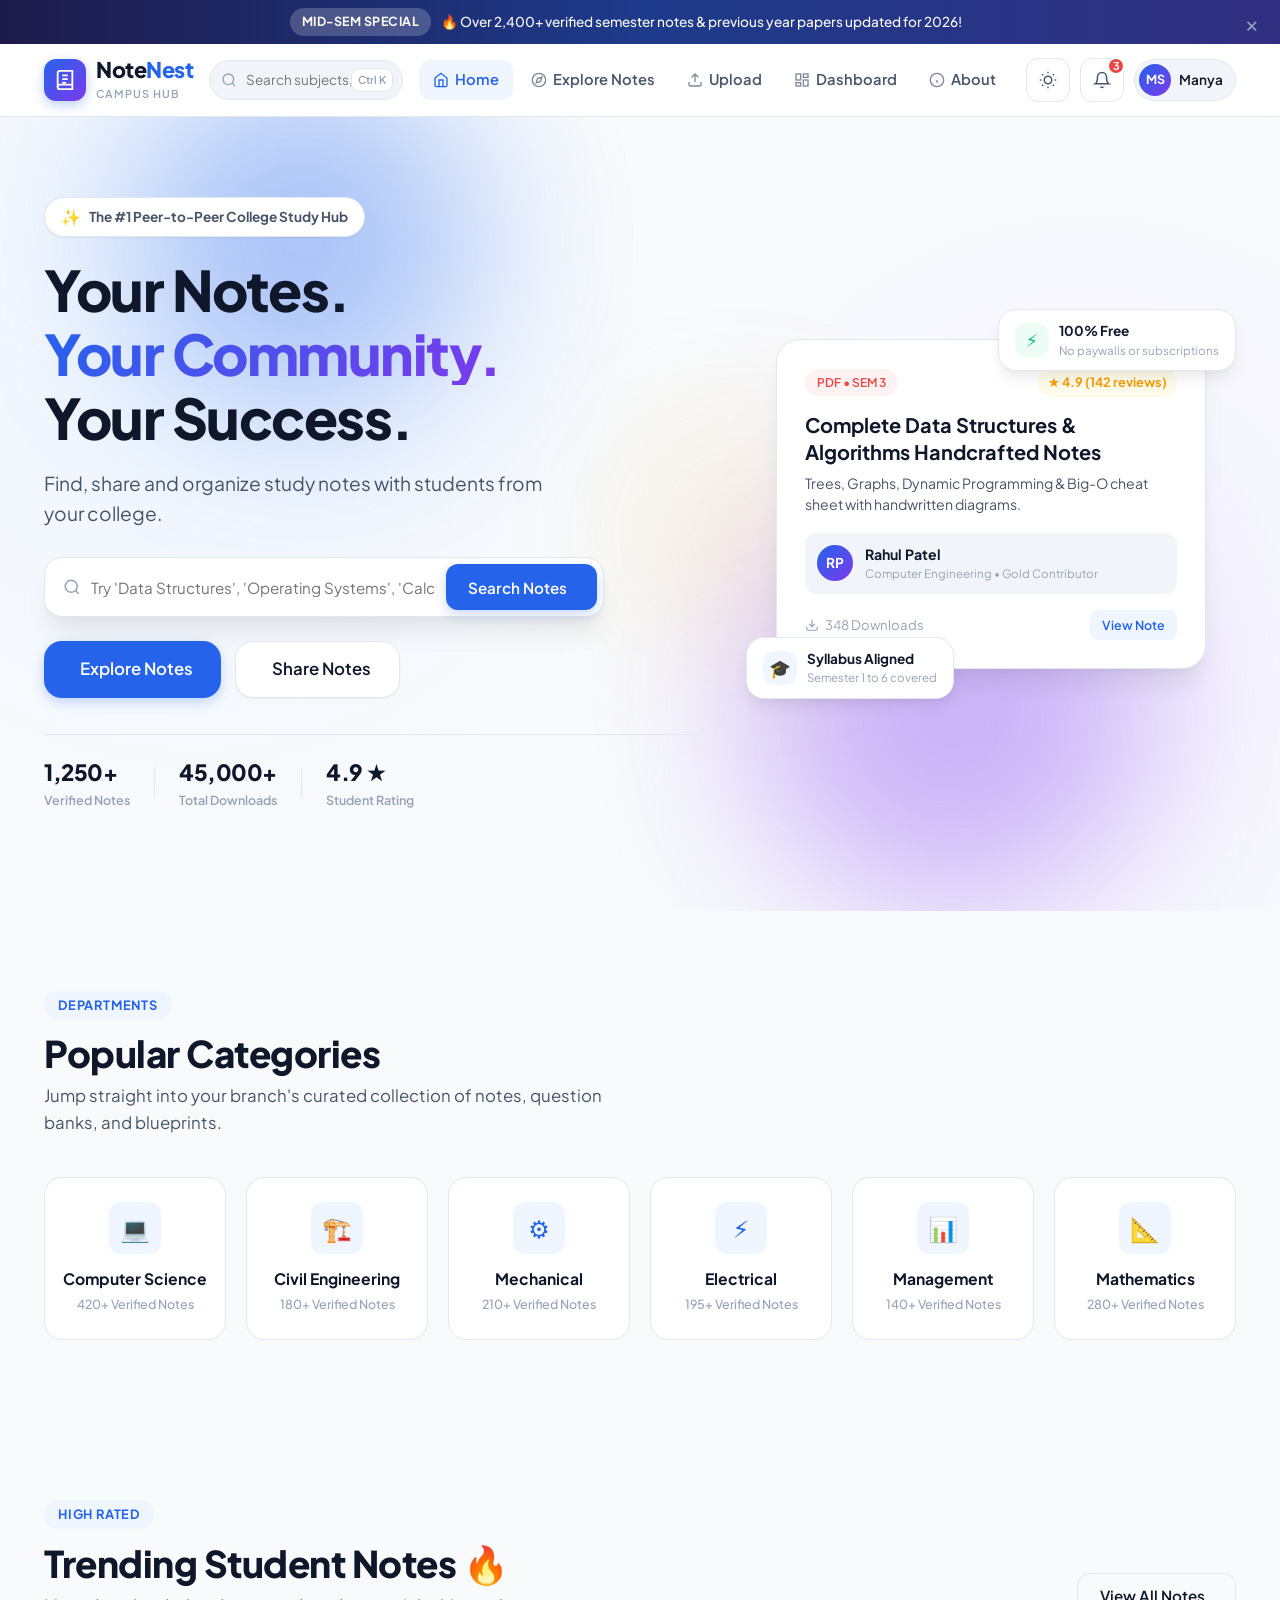
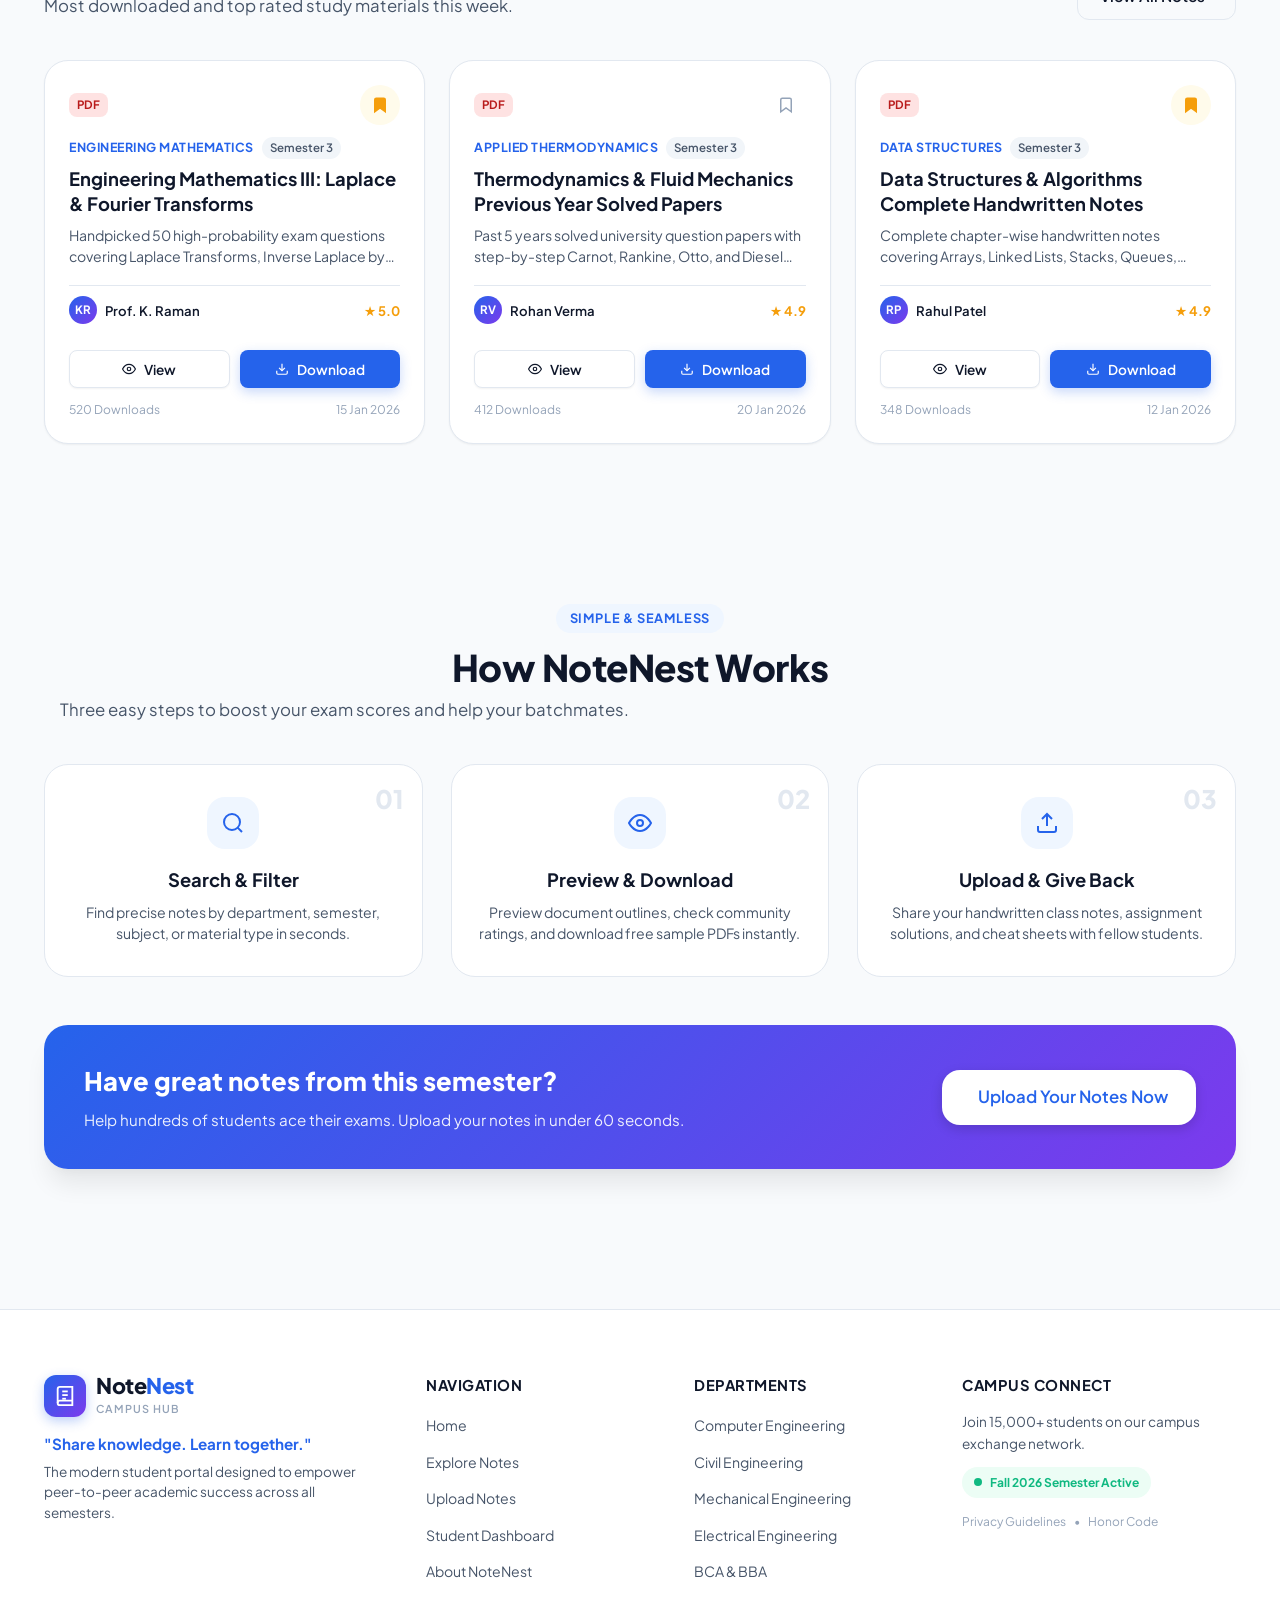
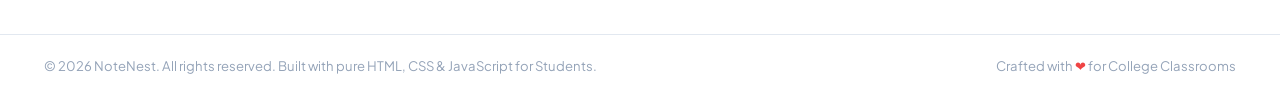
==== commit fbba34f3: "chore: update student profile and author name to Manya Shah" ====
--- a/index.html
+++ b/index.html
@@ -583,7 +583,7 @@
             <form id="signupForm">
               <div class="form-group">
                 <label for="signupName">Full Name</label>
-                <input type="text" id="signupName" placeholder="e.g. Siddharth Sharma" required>
+                <input type="text" id="signupName" placeholder="e.g. Manya Shah" required>
               </div>
               <div class="form-group">
                 <label for="signupEmail">College Email</label>
--- a/style.css
+++ b/style.css
@@ -1,6 +1,6 @@
 /* ==========================================================================
    NoteNest - Modern Students Notes Sharing Portal
-   Styles: Clean, Modern Student-Tech UI (Pure Vanilla CSS)
+   Styles: Multi-Device Responsive Design System (Mobile, Tablet, Desktop)
    ========================================================================== */
 
 /* --------------------------------------------------------------------------
@@ -90,7 +90,7 @@
 }
 
 /* --------------------------------------------------------------------------
-   2. GLOBAL RESETS & TYPOGRAPHY
+   2. GLOBAL RESETS & FLUID TYPOGRAPHY
    -------------------------------------------------------------------------- */
 *, *::before, *::after {
   box-sizing: border-box;
@@ -101,6 +101,7 @@
 html {
   scroll-behavior: smooth;
   font-size: 16px;
+  -webkit-text-size-adjust: 100%;
 }
 
 body {
@@ -112,27 +113,33 @@
   -moz-osx-font-smoothing: grayscale;
   transition: background-color var(--transition-normal), color var(--transition-normal);
   overflow-x: hidden;
+  width: 100%;
+  min-height: 100vh;
 }
 
 a {
   color: inherit;
   text-decoration: none;
+  -webkit-tap-highlight-color: transparent;
 }
 
 button, input, select, textarea {
   font-family: inherit;
   font-size: inherit;
   color: inherit;
+  -webkit-tap-highlight-color: transparent;
 }
 
 button {
   cursor: pointer;
   border: none;
   background: none;
+  touch-action: manipulation;
 }
 
 img, svg {
   vertical-align: middle;
+  max-width: 100%;
 }
 
 /* Custom Scrollbar */
@@ -152,12 +159,13 @@
 }
 
 /* --------------------------------------------------------------------------
-   3. REUSABLE UTILITIES & BUTTONS
+   3. REUSABLE UTILITIES & BUTTONS (Touch Friendly)
    -------------------------------------------------------------------------- */
 .container {
+  width: 100%;
   max-width: var(--container-max);
   margin: 0 auto;
-  padding: 0 24px;
+  padding: 0 clamp(16px, 4vw, 24px);
 }
 
 .text-center { text-align: center; }
@@ -193,7 +201,7 @@
 .pill-badge {
   display: inline-flex;
   align-items: center;
-  padding: 3px 10px;
+  padding: 4px 12px;
   font-size: 0.75rem;
   font-weight: 600;
   border-radius: var(--radius-full);
@@ -207,7 +215,7 @@
 }
 
 .badge-dept {
-  font-size: 0.75rem;
+  font-size: 0.78rem;
   color: var(--text-muted);
   font-weight: 500;
 }
@@ -225,13 +233,14 @@
   margin-bottom: 12px;
 }
 
-/* Button System */
+/* Button System (Min 44px touch height) */
 .btn {
   display: inline-flex;
   align-items: center;
   justify-content: center;
   gap: 8px;
-  padding: 10px 20px;
+  min-height: 44px;
+  padding: 10px 22px;
   font-size: 0.95rem;
   font-weight: 600;
   border-radius: var(--radius-md);
@@ -297,20 +306,23 @@
 }
 
 .btn-lg {
+  min-height: 50px;
   padding: 14px 28px;
   font-size: 1.05rem;
   border-radius: var(--radius-lg);
 }
 
 .btn-sm {
+  min-height: 36px;
   padding: 6px 14px;
   font-size: 0.85rem;
   border-radius: var(--radius-sm);
 }
 
 .btn-micro {
-  padding: 4px 10px;
-  font-size: 0.75rem;
+  min-height: 30px;
+  padding: 4px 12px;
+  font-size: 0.78rem;
   font-weight: 600;
   border-radius: var(--radius-sm);
   background: var(--primary-light);
@@ -330,13 +342,14 @@
   display: inline-flex;
   align-items: center;
   justify-content: center;
-  width: 40px;
-  height: 40px;
+  width: 44px;
+  height: 44px;
   border-radius: var(--radius-md);
   border: 1px solid var(--border-color);
   background: var(--bg-surface);
   color: var(--text-secondary);
   transition: all var(--transition-fast);
+  flex-shrink: 0;
 }
 
 .icon-btn:hover {
@@ -350,7 +363,8 @@
   font-weight: 600;
   color: var(--primary);
   background: none;
-  padding: 4px;
+  padding: 8px;
+  min-height: 36px;
 }
 .text-btn:hover {
   text-decoration: underline;
@@ -362,8 +376,8 @@
 .top-announcement {
   background: linear-gradient(90deg, #1e1b4b 0%, #1e3a8a 50%, #312e81 100%);
   color: #f8fafc;
-  padding: 8px 24px;
-  font-size: 0.85rem;
+  padding: 8px clamp(12px, 3vw, 24px);
+  font-size: clamp(0.75rem, 2vw, 0.85rem);
   display: flex;
   align-items: center;
   justify-content: center;
@@ -374,22 +388,27 @@
 .announcement-content {
   display: flex;
   align-items: center;
-  gap: 12px;
+  gap: 10px;
   font-weight: 500;
+  text-align: center;
+  padding-right: 28px;
 }
 
 .announcement-content .badge-pill {
   background: rgba(255, 255, 255, 0.2);
   color: #ffffff;
+  white-space: nowrap;
 }
 
 .banner-close-btn {
   position: absolute;
-  right: 16px;
+  right: 12px;
   color: #94a3b8;
-  font-size: 1.25rem;
+  font-size: 1.4rem;
   line-height: 1;
-  padding: 4px;
+  padding: 6px;
+  min-width: 32px;
+  min-height: 32px;
 }
 .banner-close-btn:hover { color: #ffffff; }
 
@@ -398,33 +417,33 @@
   position: sticky;
   top: 0;
   z-index: 90;
-  background: rgba(255, 255, 255, 0.85);
-  backdrop-filter: blur(14px);
-  -webkit-backdrop-filter: blur(14px);
+  background: rgba(255, 255, 255, 0.88);
+  backdrop-filter: blur(16px);
+  -webkit-backdrop-filter: blur(16px);
   border-bottom: 1px solid var(--border-color);
   transition: all var(--transition-fast);
 }
 
 [data-theme="dark"] .navbar {
-  background: rgba(17, 24, 39, 0.85);
+  background: rgba(17, 24, 39, 0.88);
 }
 
 .nav-container {
   max-width: var(--container-max);
-  height: var(--nav-height);
+  min-height: var(--nav-height);
   margin: 0 auto;
-  padding: 0 24px;
+  padding: 0 clamp(16px, 4vw, 24px);
   display: flex;
   align-items: center;
   justify-content: space-between;
-  gap: 20px;
+  gap: 16px;
 }
 
 /* Brand Logo */
 .brand-logo {
   display: flex;
   align-items: center;
-  gap: 12px;
+  gap: 10px;
   text-decoration: none;
   flex-shrink: 0;
 }
@@ -447,12 +466,12 @@
 }
 
 .logo-svg {
-  width: 24px;
-  height: 24px;
+  width: 22px;
+  height: 22px;
 }
 
 .brand-name {
-  font-size: 1.35rem;
+  font-size: clamp(1.15rem, 2.5vw, 1.35rem);
   font-weight: 800;
   letter-spacing: -0.5px;
   color: var(--text-primary);
@@ -465,7 +484,7 @@
 
 .brand-sub {
   display: block;
-  font-size: 0.7rem;
+  font-size: 0.68rem;
   font-weight: 600;
   text-transform: uppercase;
   letter-spacing: 1px;
@@ -483,6 +502,7 @@
 
 .header-search-bar input {
   width: 100%;
+  height: 40px;
   padding: 8px 40px 8px 36px;
   background: var(--bg-subtle);
   border: 1px solid var(--border-color);
@@ -534,6 +554,7 @@
   align-items: center;
   gap: 6px;
   padding: 8px 14px;
+  min-height: 40px;
   border-radius: var(--radius-md);
   font-size: 0.92rem;
   font-weight: 600;
@@ -548,25 +569,20 @@
   transition: opacity var(--transition-fast);
 }
 
-.nav-link:hover {
+.nav-link:hover, .nav-link.active {
   color: var(--primary);
   background: var(--primary-light);
 }
 
-.nav-link:hover svg {
+.nav-link:hover svg, .nav-link.active svg {
   opacity: 1;
-}
-
-.nav-link.active {
-  color: var(--primary);
-  background: var(--primary-light);
 }
 
 /* Nav Actions Right */
 .nav-actions {
   display: flex;
   align-items: center;
-  gap: 12px;
+  gap: 10px;
 }
 
 /* Theme Toggle Icons */
@@ -611,7 +627,7 @@
   position: absolute;
   top: calc(100% + 12px);
   right: 0;
-  width: 320px;
+  width: min(320px, calc(100vw - 32px));
   background: var(--bg-surface);
   border: 1px solid var(--border-color);
   border-radius: var(--radius-lg);
@@ -678,12 +694,13 @@
   color: var(--text-muted);
 }
 
-/* User Auth Slot (Logged In / Out) */
+/* User Auth Badge */
 .user-profile-badge {
   display: flex;
   align-items: center;
   gap: 8px;
-  padding: 4px 10px 4px 4px;
+  min-height: 40px;
+  padding: 4px 12px 4px 4px;
   background: var(--bg-subtle);
   border: 1px solid var(--border-color);
   border-radius: var(--radius-full);
@@ -713,26 +730,31 @@
   font-size: 0.85rem;
   font-weight: 600;
   color: var(--text-primary);
-  max-width: 100px;
+  max-width: 90px;
   overflow: hidden;
   text-overflow: ellipsis;
   white-space: nowrap;
 }
 
-/* Mobile Hamburger */
+/* Mobile Hamburger Button */
 .hamburger-btn {
   display: none;
   flex-direction: column;
-  justify-content: space-between;
-  width: 28px;
-  height: 20px;
-  padding: 0;
+  justify-content: center;
+  align-items: center;
+  gap: 5px;
+  width: 44px;
+  height: 44px;
+  padding: 8px;
+  border-radius: var(--radius-md);
+  border: 1px solid var(--border-color);
+  background: var(--bg-surface);
 }
 
 .hamburger-btn span {
   display: block;
   height: 2.5px;
-  width: 100%;
+  width: 22px;
   background: var(--text-primary);
   border-radius: 2px;
   transition: all var(--transition-fast);
@@ -743,8 +765,9 @@
   position: fixed;
   top: 0;
   right: -320px;
-  width: 300px;
+  width: min(300px, 85vw);
   height: 100vh;
+  height: 100dvh;
   background: var(--bg-surface);
   border-left: 1px solid var(--border-color);
   box-shadow: var(--shadow-xl);
@@ -769,9 +792,14 @@
 }
 
 .close-drawer-btn {
-  font-size: 1.75rem;
+  font-size: 2rem;
   color: var(--text-muted);
   line-height: 1;
+  width: 44px;
+  height: 44px;
+  display: flex;
+  align-items: center;
+  justify-content: center;
 }
 
 .mobile-nav-links {
@@ -779,6 +807,7 @@
   flex-direction: column;
   gap: 8px;
   flex: 1;
+  overflow-y: auto;
 }
 
 .mobile-nav-item {
@@ -786,6 +815,7 @@
   align-items: center;
   gap: 12px;
   padding: 12px 16px;
+  min-height: 48px;
   border-radius: var(--radius-md);
   font-size: 1rem;
   font-weight: 600;
@@ -809,56 +839,36 @@
 }
 
 /* --------------------------------------------------------------------------
-   5. PAGE ROUTER / VIEWS
+   5. SECTIONS & LAYOUT CORE
    -------------------------------------------------------------------------- */
-.page-view {
-  display: none;
-  animation: fadeIn 0.3s cubic-bezier(0.16, 1, 0.3, 1) forwards;
-}
-
-.page-view.active {
-  display: block;
-}
-
-@keyframes fadeIn {
-  from {
-    opacity: 0;
-    transform: translateY(6px);
-  }
-  to {
-    opacity: 1;
-    transform: translateY(0);
-  }
-}
-
 .section {
-  padding: 72px 0;
+  padding: clamp(48px, 8vw, 80px) 0;
 }
 
 .section-header {
-  margin-bottom: 40px;
+  margin-bottom: clamp(24px, 5vw, 40px);
 }
 
 .section-header-flex {
   display: flex;
   align-items: flex-end;
   justify-content: space-between;
-  margin-bottom: 40px;
+  margin-bottom: clamp(24px, 5vw, 40px);
   flex-wrap: wrap;
-  gap: 20px;
+  gap: 16px;
 }
 
 .section-title {
-  font-size: 2.2rem;
+  font-size: clamp(1.6rem, 4vw, 2.3rem);
   font-weight: 800;
   letter-spacing: -0.5px;
   color: var(--text-primary);
-  margin-bottom: 10px;
+  margin-bottom: 8px;
   line-height: 1.2;
 }
 
 .section-subtitle {
-  font-size: 1.05rem;
+  font-size: clamp(0.92rem, 2vw, 1.05rem);
   color: var(--text-secondary);
   max-width: 600px;
 }
@@ -868,7 +878,7 @@
    -------------------------------------------------------------------------- */
 .hero-section {
   position: relative;
-  padding: 80px 0 100px;
+  padding: clamp(40px, 8vw, 80px) 0 clamp(50px, 10vw, 100px);
   overflow: hidden;
   background: radial-gradient(circle at 15% 30%, var(--primary-light) 0%, transparent 40%),
               radial-gradient(circle at 85% 60%, var(--accent-purple-light) 0%, transparent 40%);
@@ -886,24 +896,24 @@
 .shape-1 {
   top: -50px;
   left: 10%;
-  width: 350px;
-  height: 350px;
+  width: clamp(200px, 30vw, 350px);
+  height: clamp(200px, 30vw, 350px);
   background: var(--primary);
 }
 
 .shape-2 {
   bottom: 0;
   right: 10%;
-  width: 400px;
-  height: 400px;
+  width: clamp(250px, 35vw, 400px);
+  height: clamp(250px, 35vw, 400px);
   background: var(--accent-purple);
 }
 
 .shape-3 {
   top: 40%;
   left: 50%;
-  width: 250px;
-  height: 250px;
+  width: 200px;
+  height: 200px;
   background: var(--accent-orange);
   opacity: 0.15 !important;
 }
@@ -911,7 +921,7 @@
 .hero-container {
   display: grid;
   grid-template-columns: 1.2fr 0.9fr;
-  gap: 48px;
+  gap: clamp(32px, 5vw, 48px);
   align-items: center;
   position: relative;
   z-index: 1;
@@ -926,10 +936,10 @@
   border: 1px solid var(--border-color);
   border-radius: var(--radius-full);
   box-shadow: var(--shadow-sm);
-  font-size: 0.85rem;
+  font-size: clamp(0.75rem, 2vw, 0.85rem);
   font-weight: 700;
   color: var(--text-secondary);
-  margin-bottom: 24px;
+  margin-bottom: 20px;
 }
 
 .sparkle-icon {
@@ -937,19 +947,19 @@
 }
 
 .hero-title {
-  font-size: 3.5rem;
+  font-size: clamp(2.2rem, 5.5vw, 3.5rem);
   font-weight: 800;
-  line-height: 1.12;
+  line-height: 1.15;
   letter-spacing: -1.5px;
   color: var(--text-primary);
-  margin-bottom: 20px;
+  margin-bottom: 18px;
 }
 
 .hero-subtitle {
-  font-size: 1.2rem;
+  font-size: clamp(1rem, 2.5vw, 1.2rem);
   color: var(--text-secondary);
   line-height: 1.6;
-  margin-bottom: 32px;
+  margin-bottom: 28px;
   max-width: 540px;
 }
 
@@ -963,7 +973,8 @@
   border: 1px solid var(--border-color);
   box-shadow: var(--shadow-xl);
   max-width: 560px;
-  margin-bottom: 28px;
+  width: 100%;
+  margin-bottom: 24px;
   transition: border-color var(--transition-fast);
 }
 
@@ -976,43 +987,48 @@
   flex: 1;
   display: flex;
   align-items: center;
-  padding: 0 16px;
+  padding: 0 12px;
 }
 
 .hero-search-input-wrap .search-icon {
-  width: 20px;
-  height: 20px;
+  width: 18px;
+  height: 18px;
   color: var(--text-muted);
-  margin-right: 12px;
+  margin-right: 10px;
+  flex-shrink: 0;
 }
 
 .hero-search-input-wrap input {
   width: 100%;
+  height: 40px;
   border: none;
   background: transparent;
-  font-size: 1rem;
+  font-size: 0.95rem;
   color: var(--text-primary);
   outline: none;
 }
 
 .btn-hero-search {
-  padding: 12px 24px;
+  min-height: 46px;
+  padding: 10px 22px;
   border-radius: var(--radius-md);
 }
 
 .hero-cta-group {
   display: flex;
-  gap: 16px;
-  margin-bottom: 40px;
+  gap: 14px;
+  margin-bottom: 36px;
+  flex-wrap: wrap;
 }
 
 /* Hero Stats Strip */
 .hero-stats-strip {
   display: flex;
   align-items: center;
-  gap: 24px;
-  padding-top: 24px;
+  gap: clamp(16px, 3vw, 24px);
+  padding-top: 20px;
   border-top: 1px solid var(--border-color);
+  flex-wrap: wrap;
 }
 
 .stat-mini {
@@ -1021,35 +1037,36 @@
 }
 
 .stat-number {
-  font-size: 1.4rem;
+  font-size: clamp(1.2rem, 3vw, 1.4rem);
   font-weight: 800;
   color: var(--text-primary);
   letter-spacing: -0.5px;
 }
 
 .stat-label {
-  font-size: 0.8rem;
+  font-size: 0.78rem;
   color: var(--text-muted);
   font-weight: 600;
 }
 
 .stat-divider {
   width: 1px;
-  height: 36px;
+  height: 32px;
   background: var(--border-color);
 }
 
 /* Floating Card Visuals */
 .floating-cards-wrapper {
   position: relative;
-  padding: 30px;
+  padding: clamp(10px, 3vw, 30px);
+  width: 100%;
 }
 
 .hero-main-card {
   background: var(--bg-surface);
   border: 1px solid var(--border-color);
   border-radius: var(--radius-xl);
-  padding: 28px;
+  padding: clamp(18px, 4vw, 28px);
   box-shadow: var(--shadow-xl);
   position: relative;
   z-index: 2;
@@ -1064,7 +1081,9 @@
   display: flex;
   justify-content: space-between;
   align-items: center;
-  margin-bottom: 16px;
+  margin-bottom: 14px;
+  flex-wrap: wrap;
+  gap: 8px;
 }
 
 .rating-pill {
@@ -1077,16 +1096,16 @@
 }
 
 .card-title-preview {
-  font-size: 1.25rem;
-  font-weight: 700;
-  margin-bottom: 10px;
+  font-size: clamp(1.05rem, 2.5vw, 1.25rem);
+  font-weight: 700;
+  margin-bottom: 8px;
   line-height: 1.35;
 }
 
 .card-desc-preview {
   font-size: 0.88rem;
   color: var(--text-secondary);
-  margin-bottom: 20px;
+  margin-bottom: 18px;
   line-height: 1.5;
 }
 
@@ -1094,7 +1113,7 @@
   display: flex;
   align-items: center;
   gap: 12px;
-  padding: 12px;
+  padding: 10px 12px;
   background: var(--bg-subtle);
   border-radius: var(--radius-md);
   margin-bottom: 16px;
@@ -1111,6 +1130,7 @@
   display: flex;
   align-items: center;
   justify-content: center;
+  flex-shrink: 0;
 }
 
 .uploader-info-sm {
@@ -1132,6 +1152,8 @@
   display: flex;
   align-items: center;
   justify-content: space-between;
+  flex-wrap: wrap;
+  gap: 8px;
 }
 
 .dl-count {
@@ -1148,10 +1170,10 @@
   background: var(--bg-surface);
   border: 1px solid var(--border-color);
   border-radius: var(--radius-lg);
-  padding: 12px 18px;
-  display: flex;
-  align-items: center;
-  gap: 12px;
+  padding: 10px 16px;
+  display: flex;
+  align-items: center;
+  gap: 10px;
   box-shadow: var(--shadow-lg);
   z-index: 3;
   animation: floatAnim 4s ease-in-out infinite alternate;
@@ -1171,17 +1193,18 @@
 
 @keyframes floatAnim {
   0% { transform: translateY(0); }
-  100% { transform: translateY(-10px); }
+  100% { transform: translateY(-8px); }
 }
 
 .badge-icon-wrap {
-  width: 36px;
-  height: 36px;
+  width: 34px;
+  height: 34px;
   border-radius: var(--radius-md);
   display: flex;
   align-items: center;
   justify-content: center;
   font-size: 1.1rem;
+  flex-shrink: 0;
 }
 
 .green-glow { background: var(--accent-green-light); color: var(--accent-green); }
@@ -1193,7 +1216,7 @@
 }
 
 .badge-text-wrap strong {
-  font-size: 0.88rem;
+  font-size: 0.85rem;
   color: var(--text-primary);
 }
 
@@ -1207,21 +1230,23 @@
    -------------------------------------------------------------------------- */
 .categories-grid {
   display: grid;
-  grid-template-columns: repeat(auto-fill, minmax(180px, 1fr));
-  gap: 20px;
+  grid-template-columns: repeat(auto-fill, minmax(min(100%, 160px), 1fr));
+  gap: clamp(12px, 3vw, 20px);
 }
 
 .category-card {
   background: var(--bg-surface);
   border: 1px solid var(--border-color);
   border-radius: var(--radius-lg);
-  padding: 24px 20px;
+  padding: clamp(16px, 3vw, 24px) 16px;
   text-align: center;
   transition: all var(--transition-normal);
   cursor: pointer;
   display: flex;
   flex-direction: column;
   align-items: center;
+  min-height: 140px;
+  justify-content: center;
 }
 
 .category-card:hover {
@@ -1231,16 +1256,16 @@
 }
 
 .category-icon-box {
-  width: 56px;
-  height: 56px;
+  width: 52px;
+  height: 52px;
   border-radius: var(--radius-md);
   background: var(--primary-light);
   color: var(--primary);
-  font-size: 1.6rem;
+  font-size: 1.5rem;
   display: flex;
   align-items: center;
   justify-content: center;
-  margin-bottom: 16px;
+  margin-bottom: 12px;
   transition: transform var(--transition-fast);
 }
 
@@ -1249,32 +1274,32 @@
 }
 
 .category-title {
-  font-size: 1.02rem;
+  font-size: 0.98rem;
   font-weight: 700;
   color: var(--text-primary);
   margin-bottom: 4px;
 }
 
 .category-count {
-  font-size: 0.82rem;
+  font-size: 0.78rem;
   color: var(--text-muted);
   font-weight: 500;
 }
 
 /* --------------------------------------------------------------------------
-   8. NOTE CARD DESIGN (UNIVERSAL GRID)
+   8. NOTE CARD DESIGN (UNIVERSAL RESPONSIVE GRID)
    -------------------------------------------------------------------------- */
 .notes-grid {
   display: grid;
-  grid-template-columns: repeat(auto-fill, minmax(320px, 1fr));
-  gap: 24px;
+  grid-template-columns: repeat(auto-fill, minmax(min(100%, 300px), 1fr));
+  gap: clamp(16px, 3vw, 24px);
 }
 
 .note-card {
   background: var(--bg-card);
   border: 1px solid var(--border-color);
   border-radius: var(--radius-xl);
-  padding: 24px;
+  padding: clamp(16px, 3vw, 24px);
   box-shadow: var(--shadow-sm);
   display: flex;
   flex-direction: column;
@@ -1313,8 +1338,8 @@
 .note-file-type.pptx { background: #ffedd5; color: #c2410c; }
 
 .bookmark-icon-btn {
-  width: 32px;
-  height: 32px;
+  width: 40px;
+  height: 40px;
   border-radius: var(--radius-full);
   display: flex;
   align-items: center;
@@ -1406,12 +1431,12 @@
 }
 
 .uploader-avatar-circle {
-  width: 26px;
-  height: 26px;
+  width: 28px;
+  height: 28px;
   border-radius: var(--radius-full);
   background: linear-gradient(135deg, var(--primary) 0%, var(--accent-purple) 100%);
   color: #ffffff;
-  font-size: 0.7rem;
+  font-size: 0.72rem;
   font-weight: 700;
   display: flex;
   align-items: center;
@@ -1440,6 +1465,7 @@
 }
 
 .note-card-actions .btn {
+  min-height: 38px;
   padding: 8px 12px;
   font-size: 0.85rem;
 }
@@ -1457,20 +1483,20 @@
    9. NOTES EXPLORER PAGE & FILTER SIDEBAR
    -------------------------------------------------------------------------- */
 .explorer-container {
-  padding: 40px 24px 80px;
+  padding: clamp(24px, 5vw, 40px) clamp(16px, 4vw, 24px) 80px;
 }
 
 .explorer-header {
   display: flex;
   align-items: flex-end;
   justify-content: space-between;
-  margin-bottom: 32px;
+  margin-bottom: clamp(20px, 4vw, 32px);
   flex-wrap: wrap;
   gap: 16px;
 }
 
 .page-title {
-  font-size: 2.2rem;
+  font-size: clamp(1.8rem, 4vw, 2.3rem);
   font-weight: 800;
   letter-spacing: -0.5px;
   margin-bottom: 6px;
@@ -1478,13 +1504,14 @@
 
 .page-subtitle {
   color: var(--text-secondary);
-  font-size: 1rem;
+  font-size: clamp(0.9rem, 2vw, 1rem);
 }
 
 .explorer-quick-actions {
   display: flex;
   align-items: center;
-  gap: 12px;
+  gap: 10px;
+  flex-wrap: wrap;
 }
 
 .mobile-filter-toggle {
@@ -1502,7 +1529,7 @@
 .explorer-layout {
   display: grid;
   grid-template-columns: 280px 1fr;
-  gap: 32px;
+  gap: clamp(20px, 4vw, 32px);
   align-items: start;
 }
 
@@ -1514,14 +1541,14 @@
   padding: 24px;
   box-shadow: var(--shadow-sm);
   position: sticky;
-  top: calc(var(--nav-height) + 24px);
+  top: calc(var(--nav-height) + 20px);
 }
 
 .filter-sidebar-header {
   display: flex;
   align-items: center;
   justify-content: space-between;
-  margin-bottom: 20px;
+  margin-bottom: 18px;
   padding-bottom: 12px;
   border-bottom: 1px solid var(--border-color);
 }
@@ -1537,22 +1564,26 @@
 
 .close-filter-mobile {
   display: none;
-  font-size: 1.5rem;
+  font-size: 1.6rem;
   color: var(--text-muted);
+  width: 40px;
+  height: 40px;
+  align-items: center;
+  justify-content: center;
 }
 
 .filter-group {
-  margin-bottom: 20px;
+  margin-bottom: 18px;
 }
 
 .filter-label {
   display: block;
-  font-size: 0.82rem;
+  font-size: 0.8rem;
   font-weight: 700;
   text-transform: uppercase;
   letter-spacing: 0.5px;
   color: var(--text-secondary);
-  margin-bottom: 8px;
+  margin-bottom: 6px;
 }
 
 .input-with-icon {
@@ -1567,11 +1598,13 @@
   width: 16px;
   height: 16px;
   color: var(--text-muted);
+  pointer-events: none;
 }
 
 .input-with-icon input {
   width: 100%;
-  padding: 10px 12px 10px 36px;
+  height: 42px;
+  padding: 8px 12px 8px 36px;
   border: 1px solid var(--border-color);
   border-radius: var(--radius-md);
   background: var(--bg-subtle);
@@ -1588,7 +1621,8 @@
 
 .filter-select {
   width: 100%;
-  padding: 10px 12px;
+  height: 42px;
+  padding: 8px 12px;
   border: 1px solid var(--border-color);
   border-radius: var(--radius-md);
   background: var(--bg-subtle);
@@ -1622,9 +1656,12 @@
 }
 
 .radio-pill span {
-  display: block;
+  display: flex;
+  align-items: center;
+  justify-content: center;
+  min-height: 38px;
   text-align: center;
-  padding: 6px 10px;
+  padding: 4px 8px;
   background: var(--bg-subtle);
   border: 1px solid var(--border-color);
   border-radius: var(--radius-md);
@@ -1643,25 +1680,25 @@
   background: linear-gradient(135deg, #1e3a8a 0%, #312e81 100%);
   color: #ffffff;
   border-radius: var(--radius-lg);
-  padding: 20px;
-  margin-top: 24px;
+  padding: 18px;
+  margin-top: 20px;
 }
 
 .help-card-icon {
-  font-size: 1.5rem;
-  margin-bottom: 8px;
+  font-size: 1.4rem;
+  margin-bottom: 6px;
 }
 
 .sidebar-help-card strong {
   display: block;
-  font-size: 0.95rem;
-  margin-bottom: 6px;
+  font-size: 0.92rem;
+  margin-bottom: 4px;
 }
 
 .sidebar-help-card p {
   font-size: 0.8rem;
   opacity: 0.85;
-  margin-bottom: 14px;
+  margin-bottom: 12px;
   line-height: 1.4;
 }
 
@@ -1684,6 +1721,7 @@
   display: flex;
   align-items: center;
   gap: 8px;
+  flex-wrap: wrap;
 }
 
 .sort-label {
@@ -1693,6 +1731,7 @@
 }
 
 .sort-select {
+  height: 38px;
   padding: 6px 12px;
   border: 1px solid var(--border-color);
   border-radius: var(--radius-md);
@@ -1709,7 +1748,7 @@
   display: flex;
   gap: 8px;
   flex-wrap: wrap;
-  margin-bottom: 20px;
+  margin-bottom: 18px;
 }
 
 .filter-chip {
@@ -1717,6 +1756,7 @@
   align-items: center;
   gap: 6px;
   padding: 4px 10px;
+  min-height: 32px;
   background: var(--primary-light);
   color: var(--primary);
   border-radius: var(--radius-full);
@@ -1725,10 +1765,11 @@
 }
 
 .chip-remove-btn {
-  font-size: 0.95rem;
+  font-size: 1rem;
   line-height: 1;
   color: var(--primary);
   cursor: pointer;
+  padding: 2px 4px;
 }
 
 /* Empty State Card */
@@ -1736,45 +1777,45 @@
   background: var(--bg-surface);
   border: 1px dashed var(--border-color);
   border-radius: var(--radius-xl);
-  padding: 60px 24px;
+  padding: clamp(40px, 8vw, 60px) 20px;
   text-align: center;
-  margin: 40px 0;
+  margin: 20px 0;
 }
 
 .empty-icon-wrap {
-  font-size: 3rem;
-  margin-bottom: 16px;
+  font-size: clamp(2.5rem, 5vw, 3.2rem);
+  margin-bottom: 14px;
 }
 
 .empty-state-card h3 {
-  font-size: 1.35rem;
-  font-weight: 700;
-  margin-bottom: 8px;
+  font-size: 1.3rem;
+  font-weight: 700;
+  margin-bottom: 6px;
 }
 
 .empty-state-card p {
   color: var(--text-secondary);
-  font-size: 0.95rem;
+  font-size: 0.92rem;
   max-width: 400px;
-  margin: 0 auto 20px;
+  margin: 0 auto 18px;
 }
 
 /* --------------------------------------------------------------------------
    10. UPLOAD NOTES SECTION & FORM
    -------------------------------------------------------------------------- */
 .upload-container {
-  padding: 40px 24px 80px;
+  padding: clamp(24px, 5vw, 40px) clamp(16px, 4vw, 24px) 80px;
   max-width: 1080px;
 }
 
 .upload-header {
-  margin-bottom: 40px;
+  margin-bottom: clamp(24px, 5vw, 40px);
 }
 
 .upload-layout {
   display: grid;
   grid-template-columns: 1.6fr 1fr;
-  gap: 36px;
+  gap: clamp(20px, 4vw, 36px);
   align-items: start;
 }
 
@@ -1782,7 +1823,7 @@
   background: var(--bg-surface);
   border: 1px solid var(--border-color);
   border-radius: var(--radius-xl);
-  padding: 36px;
+  padding: clamp(20px, 4vw, 36px);
   box-shadow: var(--shadow-md);
 }
 
@@ -1790,7 +1831,7 @@
   display: flex;
   align-items: center;
   gap: 10px;
-  margin: 24px 0 16px;
+  margin: 20px 0 14px;
   padding-bottom: 8px;
   border-bottom: 1px solid var(--border-color);
 }
@@ -1810,6 +1851,7 @@
   display: flex;
   align-items: center;
   justify-content: center;
+  flex-shrink: 0;
 }
 
 .form-section-title h3 {
@@ -1824,7 +1866,7 @@
 }
 
 .form-group {
-  margin-bottom: 18px;
+  margin-bottom: 16px;
 }
 
 .form-group label {
@@ -1844,6 +1886,7 @@
 .form-group select,
 .form-group textarea {
   width: 100%;
+  min-height: 44px;
   padding: 10px 14px;
   border: 1px solid var(--border-color);
   border-radius: var(--radius-md);
@@ -1854,6 +1897,11 @@
   transition: all var(--transition-fast);
 }
 
+.form-group textarea {
+  min-height: 100px;
+  resize: vertical;
+}
+
 .form-group input:focus,
 .form-group select:focus,
 .form-group textarea:focus {
@@ -1880,7 +1928,7 @@
 .file-dropzone {
   border: 2px dashed var(--border-color);
   border-radius: var(--radius-lg);
-  padding: 28px;
+  padding: clamp(20px, 4vw, 28px);
   text-align: center;
   background: var(--bg-subtle);
   cursor: pointer;
@@ -1893,9 +1941,9 @@
 }
 
 .dropzone-icon {
-  width: 48px;
-  height: 48px;
-  margin: 0 auto 12px;
+  width: 44px;
+  height: 44px;
+  margin: 0 auto 10px;
   color: var(--primary);
 }
 
@@ -1925,6 +1973,7 @@
   font-size: 0.75rem;
   font-weight: 700;
   border-radius: var(--radius-sm);
+  flex-shrink: 0;
 }
 
 .file-text-meta {
@@ -1932,11 +1981,15 @@
   text-align: left;
   display: flex;
   flex-direction: column;
+  overflow: hidden;
 }
 
 .file-text-meta strong {
   font-size: 0.88rem;
   color: var(--text-primary);
+  overflow: hidden;
+  text-overflow: ellipsis;
+  white-space: nowrap;
 }
 
 .file-text-meta span {
@@ -1945,14 +1998,17 @@
 }
 
 .remove-file-btn {
-  font-size: 1.25rem;
+  font-size: 1.4rem;
   color: var(--text-muted);
+  padding: 4px;
+  min-width: 32px;
+  min-height: 32px;
 }
 .remove-file-btn:hover { color: var(--accent-rose); }
 
 /* Checkbox & Actions */
 .form-checkbox-group {
-  margin: 20px 0;
+  margin: 18px 0;
 }
 
 .custom-checkbox {
@@ -1966,6 +2022,9 @@
 
 .custom-checkbox input {
   margin-top: 3px;
+  min-height: auto;
+  width: 18px;
+  height: 18px;
 }
 
 .form-actions-bar {
@@ -1974,34 +2033,35 @@
   justify-content: flex-end;
   gap: 12px;
   margin-top: 24px;
+  flex-wrap: wrap;
 }
 
 /* Upload Sidebar Cards */
 .upload-sidebar {
   display: flex;
   flex-direction: column;
-  gap: 24px;
+  gap: 20px;
 }
 
 .guidelines-card, .top-contributors-card {
   background: var(--bg-surface);
   border: 1px solid var(--border-color);
   border-radius: var(--radius-xl);
-  padding: 24px;
+  padding: clamp(18px, 4vw, 24px);
   box-shadow: var(--shadow-sm);
 }
 
 .guidelines-card h3, .top-contributors-card h3 {
   font-size: 1.05rem;
   font-weight: 700;
-  margin-bottom: 16px;
+  margin-bottom: 14px;
 }
 
 .guidelines-list {
   list-style: none;
   display: flex;
   flex-direction: column;
-  gap: 14px;
+  gap: 12px;
 }
 
 .guidelines-list li {
@@ -2052,6 +2112,7 @@
   display: flex;
   align-items: center;
   justify-content: center;
+  flex-shrink: 0;
 }
 
 .rank-badge.gold { background: #fef08a; color: #854d0e; }
@@ -2069,6 +2130,7 @@
   display: flex;
   align-items: center;
   justify-content: center;
+  flex-shrink: 0;
 }
 
 .contributor-meta strong {
@@ -2084,21 +2146,21 @@
    11. STUDENT DASHBOARD SECTION
    -------------------------------------------------------------------------- */
 .dashboard-container {
-  padding: 40px 24px 80px;
+  padding: clamp(24px, 5vw, 40px) clamp(16px, 4vw, 24px) 80px;
 }
 
 .dashboard-greeting-card {
   background: linear-gradient(135deg, #1e3a8a 0%, #3b82f6 50%, #7c3aed 100%);
   color: #ffffff;
   border-radius: var(--radius-xl);
-  padding: 36px 40px;
+  padding: clamp(20px, 4vw, 36px) clamp(20px, 5vw, 40px);
   display: flex;
   align-items: center;
   justify-content: space-between;
-  margin-bottom: 32px;
+  margin-bottom: clamp(20px, 4vw, 32px);
   box-shadow: var(--shadow-xl);
   flex-wrap: wrap;
-  gap: 24px;
+  gap: 20px;
 }
 
 .greeting-time {
@@ -2110,7 +2172,7 @@
 }
 
 .greeting-name {
-  font-size: 2.2rem;
+  font-size: clamp(1.6rem, 4vw, 2.2rem);
   font-weight: 800;
   margin: 4px 0 8px;
 }
@@ -2125,24 +2187,25 @@
 .greeting-actions {
   display: flex;
   gap: 12px;
+  flex-wrap: wrap;
 }
 
 /* Metric Cards */
 .dash-metrics-grid {
   display: grid;
-  grid-template-columns: repeat(auto-fit, minmax(220px, 1fr));
-  gap: 20px;
-  margin-bottom: 36px;
+  grid-template-columns: repeat(auto-fit, minmax(min(100%, 200px), 1fr));
+  gap: clamp(12px, 3vw, 20px);
+  margin-bottom: clamp(24px, 5vw, 36px);
 }
 
 .metric-card {
   background: var(--bg-surface);
   border: 1px solid var(--border-color);
   border-radius: var(--radius-xl);
-  padding: 24px;
-  display: flex;
-  align-items: center;
-  gap: 18px;
+  padding: clamp(16px, 3vw, 24px);
+  display: flex;
+  align-items: center;
+  gap: 16px;
   box-shadow: var(--shadow-sm);
   transition: all var(--transition-normal);
 }
@@ -2153,17 +2216,18 @@
 }
 
 .metric-icon {
-  width: 52px;
-  height: 52px;
+  width: 48px;
+  height: 48px;
   border-radius: var(--radius-lg);
   display: flex;
   align-items: center;
   justify-content: center;
+  flex-shrink: 0;
 }
 
 .metric-icon svg {
-  width: 26px;
-  height: 26px;
+  width: 24px;
+  height: 24px;
 }
 
 .metric-card-blue .metric-icon { background: var(--primary-light); color: var(--primary); }
@@ -2183,7 +2247,7 @@
 }
 
 .metric-value {
-  font-size: 1.8rem;
+  font-size: clamp(1.5rem, 3vw, 1.8rem);
   font-weight: 800;
   color: var(--text-primary);
   line-height: 1.2;
@@ -2199,7 +2263,7 @@
   background: var(--bg-surface);
   border: 1px solid var(--border-color);
   border-radius: var(--radius-xl);
-  padding: 24px;
+  padding: clamp(16px, 3vw, 24px);
   box-shadow: var(--shadow-sm);
 }
 
@@ -2207,18 +2271,20 @@
   display: flex;
   gap: 8px;
   border-bottom: 1px solid var(--border-color);
-  padding-bottom: 16px;
-  margin-bottom: 24px;
+  padding-bottom: 14px;
+  margin-bottom: 20px;
   overflow-x: auto;
+  -webkit-overflow-scrolling: touch;
 }
 
 .dash-tab-btn {
   display: flex;
   align-items: center;
   gap: 8px;
-  padding: 10px 18px;
+  min-height: 42px;
+  padding: 8px 16px;
   border-radius: var(--radius-md);
-  font-size: 0.92rem;
+  font-size: 0.9rem;
   font-weight: 600;
   color: var(--text-secondary);
   transition: all var(--transition-fast);
@@ -2243,7 +2309,7 @@
   display: block;
 }
 
-/* Custom Responsive Table */
+/* Custom Responsive Table with Card fallback */
 .table-card {
   width: 100%;
 }
@@ -2251,27 +2317,30 @@
 .table-responsive {
   width: 100%;
   overflow-x: auto;
+  -webkit-overflow-scrolling: touch;
 }
 
 .custom-table {
   width: 100%;
+  min-width: 600px;
   border-collapse: collapse;
   text-align: left;
 }
 
 .custom-table th {
-  padding: 12px 16px;
+  padding: 12px 14px;
   font-size: 0.8rem;
   font-weight: 700;
   color: var(--text-muted);
   text-transform: uppercase;
   letter-spacing: 0.5px;
   border-bottom: 1px solid var(--border-color);
+  white-space: nowrap;
 }
 
 .custom-table td {
-  padding: 16px;
-  font-size: 0.9rem;
+  padding: 14px;
+  font-size: 0.88rem;
   border-bottom: 1px solid var(--border-color);
   vertical-align: middle;
 }
@@ -2288,6 +2357,7 @@
   border-radius: var(--radius-full);
   font-size: 0.75rem;
   font-weight: 700;
+  white-space: nowrap;
 }
 
 .status-badge.verified { background: var(--accent-green-light); color: var(--accent-green); }
@@ -2295,7 +2365,7 @@
 
 .empty-table-placeholder {
   text-align: center;
-  padding: 48px 24px;
+  padding: 40px 16px;
 }
 
 .empty-table-placeholder h4 {
@@ -2314,14 +2384,14 @@
    12. STUDENT PROFILE SECTION
    -------------------------------------------------------------------------- */
 .profile-container {
-  padding: 40px 24px 80px;
+  padding: clamp(24px, 5vw, 40px) clamp(16px, 4vw, 24px) 80px;
   max-width: 1100px;
 }
 
 .profile-layout {
   display: grid;
   grid-template-columns: 1.8fr 1fr;
-  gap: 32px;
+  gap: clamp(20px, 4vw, 32px);
   align-items: start;
 }
 
@@ -2334,10 +2404,10 @@
 }
 
 .profile-cover-banner {
-  height: 140px;
+  height: clamp(100px, 20vw, 140px);
   background: linear-gradient(135deg, #1d4ed8 0%, #7c3aed 100%);
   position: relative;
-  padding: 20px;
+  padding: 16px;
   display: flex;
   justify-content: flex-end;
 }
@@ -2354,25 +2424,27 @@
 }
 
 .profile-body {
-  padding: 0 32px 32px;
+  padding: 0 clamp(16px, 4vw, 32px) clamp(20px, 4vw, 32px);
 }
 
 .profile-avatar-row {
   display: flex;
   justify-content: space-between;
   align-items: flex-end;
-  margin-top: -50px;
-  margin-bottom: 20px;
+  margin-top: -45px;
+  margin-bottom: 18px;
+  flex-wrap: wrap;
+  gap: 12px;
 }
 
 .profile-avatar-box {
-  width: 100px;
-  height: 100px;
+  width: clamp(80px, 15vw, 100px);
+  height: clamp(80px, 15vw, 100px);
   border-radius: var(--radius-full);
   background: linear-gradient(135deg, var(--primary) 0%, var(--accent-purple) 100%);
   border: 4px solid var(--bg-surface);
   color: #ffffff;
-  font-size: 2.2rem;
+  font-size: clamp(1.8rem, 4vw, 2.2rem);
   font-weight: 800;
   display: flex;
   align-items: center;
@@ -2381,7 +2453,7 @@
 }
 
 .profile-name {
-  font-size: 1.75rem;
+  font-size: clamp(1.4rem, 3vw, 1.75rem);
   font-weight: 800;
   margin-bottom: 4px;
 }
@@ -2390,34 +2462,35 @@
   font-size: 0.95rem;
   color: var(--primary);
   font-weight: 600;
-  margin-bottom: 12px;
+  margin-bottom: 10px;
 }
 
 .profile-bio {
   font-size: 0.92rem;
   color: var(--text-secondary);
   line-height: 1.6;
-  margin-bottom: 24px;
+  margin-bottom: 20px;
 }
 
 .profile-meta-grid {
   display: grid;
   grid-template-columns: 1fr 1fr;
-  gap: 16px;
+  gap: 14px;
   background: var(--bg-subtle);
   border-radius: var(--radius-lg);
-  padding: 20px;
-  margin-bottom: 24px;
+  padding: clamp(14px, 3vw, 20px);
+  margin-bottom: 20px;
 }
 
 .meta-item {
   display: flex;
   align-items: center;
-  gap: 12px;
+  gap: 10px;
 }
 
 .meta-icon {
-  font-size: 1.3rem;
+  font-size: 1.2rem;
+  flex-shrink: 0;
 }
 
 .meta-text label {
@@ -2431,6 +2504,7 @@
 .meta-text strong {
   font-size: 0.88rem;
   color: var(--text-primary);
+  word-break: break-word;
 }
 
 .profile-stats-card {
@@ -2439,7 +2513,9 @@
   justify-content: space-between;
   border: 1px solid var(--border-color);
   border-radius: var(--radius-lg);
-  padding: 16px 24px;
+  padding: 14px clamp(12px, 3vw, 24px);
+  flex-wrap: wrap;
+  gap: 12px;
 }
 
 .p-stat {
@@ -2449,19 +2525,19 @@
 }
 
 .p-stat-val {
-  font-size: 1.35rem;
+  font-size: clamp(1.15rem, 2.5vw, 1.35rem);
   font-weight: 800;
   color: var(--text-primary);
 }
 
 .p-stat-lbl {
-  font-size: 0.75rem;
+  font-size: 0.72rem;
   color: var(--text-muted);
 }
 
 .p-stat-divider {
   width: 1px;
-  height: 32px;
+  height: 28px;
   background: var(--border-color);
 }
 
@@ -2469,33 +2545,33 @@
 .profile-sidebar-col {
   display: flex;
   flex-direction: column;
-  gap: 24px;
+  gap: 20px;
 }
 
 .card-sidebar-box {
   background: var(--bg-surface);
   border: 1px solid var(--border-color);
   border-radius: var(--radius-xl);
-  padding: 24px;
+  padding: clamp(18px, 4vw, 24px);
   box-shadow: var(--shadow-sm);
 }
 
 .box-title {
   font-size: 1.05rem;
   font-weight: 700;
-  margin-bottom: 16px;
+  margin-bottom: 14px;
 }
 
 .badges-list {
   display: flex;
   flex-direction: column;
-  gap: 12px;
+  gap: 10px;
 }
 
 .badge-item {
   display: flex;
   align-items: center;
-  gap: 12px;
+  gap: 10px;
   padding: 8px;
   background: var(--bg-subtle);
   border-radius: var(--radius-md);
@@ -2509,6 +2585,7 @@
   align-items: center;
   justify-content: center;
   font-size: 1.1rem;
+  flex-shrink: 0;
 }
 
 .gold-bg { background: #fef08a; }
@@ -2530,6 +2607,8 @@
   justify-content: space-between;
   padding: 12px 0;
   border-bottom: 1px solid var(--border-color);
+  flex-wrap: wrap;
+  gap: 10px;
 }
 .pref-item:last-child { border-bottom: none; }
 
@@ -2546,25 +2625,25 @@
    13. ABOUT PAGE & FAQ ACCORDION
    -------------------------------------------------------------------------- */
 .about-container {
-  padding: 40px 24px 80px;
+  padding: clamp(24px, 5vw, 40px) clamp(16px, 4vw, 24px) 80px;
 }
 
 .about-hero {
-  margin-bottom: 60px;
+  margin-bottom: clamp(32px, 6vw, 60px);
 }
 
 .about-grid {
   display: grid;
-  grid-template-columns: repeat(auto-fit, minmax(300px, 1fr));
-  gap: 28px;
-  margin-bottom: 64px;
+  grid-template-columns: repeat(auto-fit, minmax(min(100%, 280px), 1fr));
+  gap: clamp(16px, 4vw, 28px);
+  margin-bottom: clamp(36px, 6vw, 64px);
 }
 
 .about-card {
   background: var(--bg-surface);
   border: 1px solid var(--border-color);
   border-radius: var(--radius-xl);
-  padding: 32px;
+  padding: clamp(20px, 4vw, 32px);
   box-shadow: var(--shadow-sm);
   transition: all var(--transition-normal);
 }
@@ -2576,18 +2655,18 @@
 }
 
 .about-icon-wrap {
-  width: 52px;
-  height: 52px;
+  width: 48px;
+  height: 48px;
   border-radius: var(--radius-lg);
   display: flex;
   align-items: center;
   justify-content: center;
-  margin-bottom: 20px;
+  margin-bottom: 16px;
 }
 
 .about-icon-wrap svg {
-  width: 26px;
-  height: 26px;
+  width: 24px;
+  height: 24px;
 }
 
 .blue-theme { background: var(--primary-light); color: var(--primary); }
@@ -2595,9 +2674,9 @@
 .green-theme { background: var(--accent-green-light); color: var(--accent-green); }
 
 .about-card h3 {
-  font-size: 1.3rem;
-  font-weight: 700;
-  margin-bottom: 12px;
+  font-size: clamp(1.15rem, 2.5vw, 1.3rem);
+  font-weight: 700;
+  margin-bottom: 10px;
 }
 
 .about-card p {
@@ -2610,50 +2689,50 @@
   background: linear-gradient(135deg, #0f172a 0%, #1e1b4b 100%);
   color: #ffffff;
   border-radius: var(--radius-xl);
-  padding: 48px;
+  padding: clamp(24px, 5vw, 48px);
   display: grid;
   grid-template-columns: 1.4fr 1fr;
-  gap: 40px;
-  align-items: center;
-  margin-bottom: 64px;
+  gap: clamp(24px, 4vw, 40px);
+  align-items: center;
+  margin-bottom: clamp(36px, 6vw, 64px);
 }
 
 .values-text h2 {
-  font-size: 2rem;
+  font-size: clamp(1.5rem, 3.5vw, 2rem);
   font-weight: 800;
-  margin-bottom: 12px;
+  margin-bottom: 10px;
 }
 
 .values-text p {
   opacity: 0.85;
-  font-size: 1rem;
+  font-size: 0.98rem;
   line-height: 1.6;
 }
 
 .values-stats {
   display: flex;
   flex-direction: column;
-  gap: 16px;
+  gap: 14px;
 }
 
 .val-stat-box {
   background: rgba(255, 255, 255, 0.08);
   border: 1px solid rgba(255, 255, 255, 0.15);
   border-radius: var(--radius-md);
-  padding: 14px 20px;
-  display: flex;
-  align-items: center;
-  gap: 16px;
+  padding: 12px 18px;
+  display: flex;
+  align-items: center;
+  gap: 14px;
 }
 
 .v-num {
-  font-size: 1.5rem;
+  font-size: 1.4rem;
   font-weight: 800;
   color: #60a5fa;
 }
 
 .v-lbl {
-  font-size: 0.88rem;
+  font-size: 0.85rem;
   font-weight: 600;
 }
 
@@ -2664,15 +2743,15 @@
 }
 
 .faq-heading {
-  font-size: 2rem;
+  font-size: clamp(1.6rem, 3.5vw, 2rem);
   font-weight: 800;
-  margin-bottom: 32px;
+  margin-bottom: 24px;
 }
 
 .faq-accordion {
   display: flex;
   flex-direction: column;
-  gap: 12px;
+  gap: 10px;
 }
 
 .faq-item {
@@ -2689,21 +2768,24 @@
 
 .faq-question {
   width: 100%;
-  padding: 18px 24px;
+  min-height: 52px;
+  padding: 14px clamp(14px, 3vw, 22px);
   display: flex;
   align-items: center;
   justify-content: space-between;
-  font-size: 1.05rem;
+  font-size: clamp(0.95rem, 2vw, 1.05rem);
   font-weight: 700;
   color: var(--text-primary);
   text-align: left;
+  gap: 12px;
 }
 
 .chevron-icon {
-  width: 20px;
-  height: 20px;
+  width: 18px;
+  height: 18px;
   color: var(--text-muted);
   transition: transform var(--transition-fast);
+  flex-shrink: 0;
 }
 
 .faq-item.open .chevron-icon {
@@ -2715,17 +2797,17 @@
   max-height: 0;
   overflow: hidden;
   transition: max-height 0.3s cubic-bezier(0, 1, 0, 1);
-  padding: 0 24px;
+  padding: 0 clamp(14px, 3vw, 22px);
 }
 
 .faq-item.open .faq-answer {
   max-height: 400px;
-  padding-bottom: 20px;
+  padding-bottom: 18px;
 }
 
 .faq-answer p {
   color: var(--text-secondary);
-  font-size: 0.95rem;
+  font-size: 0.92rem;
   line-height: 1.6;
 }
 
@@ -2734,54 +2816,54 @@
    -------------------------------------------------------------------------- */
 .steps-grid {
   display: grid;
-  grid-template-columns: repeat(auto-fit, minmax(280px, 1fr));
-  gap: 28px;
-  margin-bottom: 48px;
+  grid-template-columns: repeat(auto-fit, minmax(min(100%, 260px), 1fr));
+  gap: clamp(16px, 3vw, 28px);
+  margin-bottom: clamp(32px, 6vw, 48px);
 }
 
 .step-card {
   background: var(--bg-surface);
   border: 1px solid var(--border-color);
   border-radius: var(--radius-xl);
-  padding: 32px 24px;
+  padding: clamp(20px, 4vw, 32px) 20px;
   position: relative;
   text-align: center;
 }
 
 .step-num {
   position: absolute;
-  top: 16px;
-  right: 20px;
-  font-size: 1.8rem;
+  top: 14px;
+  right: 18px;
+  font-size: 1.6rem;
   font-weight: 800;
   color: var(--border-color);
 }
 
 .step-icon-box {
-  width: 56px;
-  height: 56px;
+  width: 52px;
+  height: 52px;
   border-radius: var(--radius-lg);
   background: var(--primary-light);
   color: var(--primary);
   display: flex;
   align-items: center;
   justify-content: center;
-  margin: 0 auto 20px;
+  margin: 0 auto 16px;
 }
 
 .step-icon-box svg {
-  width: 26px;
-  height: 26px;
+  width: 24px;
+  height: 24px;
 }
 
 .step-card h3 {
-  font-size: 1.2rem;
-  font-weight: 700;
-  margin-bottom: 10px;
+  font-size: 1.15rem;
+  font-weight: 700;
+  margin-bottom: 8px;
 }
 
 .step-card p {
-  font-size: 0.9rem;
+  font-size: 0.88rem;
   color: var(--text-secondary);
   line-height: 1.5;
 }
@@ -2790,17 +2872,17 @@
   background: linear-gradient(135deg, var(--primary) 0%, var(--accent-purple) 100%);
   color: #ffffff;
   border-radius: var(--radius-xl);
-  padding: 36px 40px;
+  padding: clamp(24px, 5vw, 36px) clamp(20px, 5vw, 40px);
   display: flex;
   align-items: center;
   justify-content: space-between;
   flex-wrap: wrap;
-  gap: 24px;
+  gap: 20px;
   box-shadow: var(--shadow-xl);
 }
 
 .cta-banner-content h3 {
-  font-size: 1.6rem;
+  font-size: clamp(1.3rem, 3vw, 1.6rem);
   font-weight: 800;
   margin-bottom: 6px;
 }
@@ -2828,13 +2910,14 @@
   left: 0;
   width: 100vw;
   height: 100vh;
-  background: rgba(15, 23, 42, 0.6);
+  height: 100dvh;
+  background: rgba(15, 23, 42, 0.65);
   backdrop-filter: blur(6px);
   -webkit-backdrop-filter: blur(6px);
   display: flex;
   align-items: center;
   justify-content: center;
-  padding: 20px;
+  padding: clamp(10px, 3vw, 20px);
   z-index: 1000;
   opacity: 0;
   visibility: hidden;
@@ -2849,6 +2932,7 @@
 .modal-dialog {
   width: 100%;
   max-height: 90vh;
+  max-height: 90dvh;
   background: var(--bg-surface);
   border: 1px solid var(--border-color);
   border-radius: var(--radius-xl);
@@ -2868,7 +2952,7 @@
 .modal-md { max-width: 500px; }
 
 .modal-header {
-  padding: 20px 24px;
+  padding: 16px 20px;
   border-bottom: 1px solid var(--border-color);
   display: flex;
   align-items: center;
@@ -2879,80 +2963,88 @@
 .modal-header-meta {
   display: flex;
   align-items: center;
-  gap: 10px;
+  gap: 8px;
+  flex-wrap: wrap;
 }
 
 .modal-close-btn {
-  font-size: 1.6rem;
+  font-size: 1.8rem;
   color: var(--text-muted);
   line-height: 1;
+  width: 40px;
+  height: 40px;
+  display: flex;
+  align-items: center;
+  justify-content: center;
+  border-radius: var(--radius-sm);
 }
 .modal-close-btn:hover { color: var(--text-primary); }
 
 .modal-body {
-  padding: 24px;
+  padding: clamp(16px, 4vw, 24px);
   overflow-y: auto;
+  -webkit-overflow-scrolling: touch;
   flex: 1;
 }
 
 .modal-note-hero {
-  margin-bottom: 20px;
+  margin-bottom: 16px;
 }
 
 .modal-note-title {
-  font-size: 1.65rem;
+  font-size: clamp(1.25rem, 3vw, 1.65rem);
   font-weight: 800;
   line-height: 1.25;
-  margin-bottom: 8px;
+  margin-bottom: 6px;
 }
 
 .modal-sub-details {
   display: flex;
   align-items: center;
   gap: 8px;
-  font-size: 0.85rem;
+  font-size: 0.82rem;
   color: var(--text-muted);
   flex-wrap: wrap;
 }
 
 .modal-meta-strip {
   display: grid;
-  grid-template-columns: repeat(auto-fit, minmax(140px, 1fr));
-  gap: 12px;
+  grid-template-columns: repeat(auto-fit, minmax(min(100%, 120px), 1fr));
+  gap: 10px;
   background: var(--bg-subtle);
   border-radius: var(--radius-lg);
-  padding: 16px;
-  margin-bottom: 20px;
+  padding: 14px;
+  margin-bottom: 18px;
 }
 
 .modal-meta-item .m-label {
   display: block;
-  font-size: 0.72rem;
+  font-size: 0.7rem;
   color: var(--text-muted);
   text-transform: uppercase;
   font-weight: 700;
 }
 
 .modal-meta-item strong {
-  font-size: 0.95rem;
+  font-size: 0.9rem;
   color: var(--text-primary);
 }
 
 .modal-section {
-  margin-bottom: 20px;
+  margin-bottom: 18px;
 }
 
 .modal-section-title {
-  font-size: 0.95rem;
-  font-weight: 700;
-  margin-bottom: 8px;
+  font-size: 0.88rem;
+  font-weight: 700;
+  margin-bottom: 6px;
   text-transform: uppercase;
   letter-spacing: 0.5px;
   color: var(--text-secondary);
 }
 
 .modal-description-text {
-  font-size: 0.92rem;
+  font-size: 0.9rem;
   color: var(--text-secondary);
   line-height: 1.6;
 }
@@ -2960,12 +3052,12 @@
 .tags-cloud {
   display: flex;
   flex-wrap: wrap;
-  gap: 8px;
+  gap: 6px;
 }
 
 .tag-badge {
-  font-size: 0.75rem;
-  padding: 3px 10px;
+  font-size: 0.72rem;
+  padding: 3px 8px;
   background: var(--bg-subtle);
   border: 1px solid var(--border-color);
   border-radius: var(--radius-full);
@@ -2976,7 +3068,7 @@
 .preview-canvas-box {
   background: #2d3748;
   border-radius: var(--radius-lg);
-  padding: 16px;
+  padding: 14px;
   color: #ffffff;
 }
 
@@ -2984,14 +3076,16 @@
   display: flex;
   align-items: center;
   justify-content: space-between;
-  margin-bottom: 12px;
-  font-size: 0.85rem;
+  margin-bottom: 10px;
+  font-size: 0.82rem;
+  flex-wrap: wrap;
+  gap: 8px;
 }
 
 .preview-doc-title {
   display: flex;
   align-items: center;
-  gap: 8px;
+  gap: 6px;
 }
 
 .preview-controls {
@@ -3003,6 +3097,7 @@
   background: rgba(255, 255, 255, 0.15);
   color: #ffffff;
   padding: 4px 10px;
+  min-height: 32px;
   border-radius: var(--radius-sm);
   font-size: 0.75rem;
 }
@@ -3014,8 +3109,8 @@
   background: #ffffff;
   color: #1e293b;
   border-radius: var(--radius-md);
-  padding: 28px;
-  min-height: 240px;
+  padding: clamp(14px, 3vw, 24px);
+  min-height: 200px;
   position: relative;
   box-shadow: 0 10px 25px rgba(0, 0, 0, 0.25);
   font-family: 'Courier New', Courier, monospace;
@@ -3026,7 +3121,7 @@
   top: 50%;
   left: 50%;
   transform: translate(-50%, -50%) rotate(-25deg);
-  font-size: 2.2rem;
+  font-size: clamp(1.4rem, 4vw, 2.2rem);
   font-weight: 800;
   color: rgba(37, 99, 235, 0.08);
   white-space: nowrap;
@@ -3035,17 +3130,17 @@
 
 .preview-sheet-header {
   text-align: center;
-  margin-bottom: 12px;
+  margin-bottom: 10px;
 }
 
 .ps-sub {
   font-weight: 800;
-  font-size: 1rem;
+  font-size: 0.95rem;
   color: #1e3a8a;
 }
 
 .ps-unit {
-  font-size: 0.82rem;
+  font-size: 0.78rem;
   color: #64748b;
   font-weight: bold;
 }
@@ -3053,38 +3148,42 @@
 .ps-divider {
   border: none;
   border-top: 1px dashed #cbd5e1;
-  margin: 12px 0;
+  margin: 10px 0;
 }
 
 .preview-sheet-body {
-  font-size: 0.88rem;
-  line-height: 1.7;
+  font-size: clamp(0.78rem, 2vw, 0.88rem);
+  line-height: 1.6;
   color: #334155;
   white-space: pre-line;
+  overflow-x: auto;
 }
 
 .preview-sheet-footer {
   display: flex;
   justify-content: space-between;
-  margin-top: 20px;
-  font-size: 0.72rem;
+  margin-top: 16px;
+  font-size: 0.7rem;
   color: #94a3b8;
   border-top: 1px solid #e2e8f0;
-  padding-top: 8px;
+  padding-top: 6px;
 }
 
 .modal-footer {
-  padding: 16px 24px;
+  padding: 14px 20px;
   border-top: 1px solid var(--border-color);
   display: flex;
   align-items: center;
   justify-content: space-between;
   flex-shrink: 0;
+  flex-wrap: wrap;
+  gap: 10px;
 }
 
 .modal-footer-right {
   display: flex;
-  gap: 10px;
+  gap: 8px;
+  flex-wrap: wrap;
 }
 
 /* Auth Modal Tabs */
@@ -3095,6 +3194,7 @@
 
 .auth-tab-toggle {
   padding: 6px 14px;
+  min-height: 38px;
   font-size: 0.9rem;
   font-weight: 700;
   color: var(--text-muted);
@@ -3108,21 +3208,21 @@
 }
 
 .auth-modal-body {
-  padding: 28px;
+  padding: clamp(16px, 4vw, 24px);
 }
 
 .auth-welcome {
-  margin-bottom: 20px;
+  margin-bottom: 16px;
 }
 
 .auth-welcome h3 {
-  font-size: 1.35rem;
+  font-size: 1.25rem;
   font-weight: 800;
   margin-bottom: 4px;
 }
 
 .auth-welcome p {
-  font-size: 0.88rem;
+  font-size: 0.85rem;
   color: var(--text-secondary);
 }
 
@@ -3132,10 +3232,12 @@
   justify-content: space-between;
   background: var(--accent-orange-light);
   border: 1px solid rgba(245, 158, 11, 0.3);
-  padding: 10px 14px;
+  padding: 8px 12px;
   border-radius: var(--radius-md);
-  margin-bottom: 20px;
-  font-size: 0.82rem;
+  margin-bottom: 16px;
+  font-size: 0.8rem;
+  flex-wrap: wrap;
+  gap: 8px;
 }
 
 .auth-pane {
@@ -3151,28 +3253,29 @@
    -------------------------------------------------------------------------- */
 .toast-container {
   position: fixed;
-  bottom: 24px;
-  right: 24px;
+  bottom: clamp(12px, 3vw, 24px);
+  right: clamp(12px, 3vw, 24px);
   display: flex;
   flex-direction: column;
-  gap: 12px;
+  gap: 10px;
   z-index: 2000;
   pointer-events: none;
+  max-width: calc(100vw - 24px);
 }
 
 .toast {
   pointer-events: auto;
-  min-width: 300px;
-  max-width: 400px;
+  min-width: 280px;
+  max-width: 380px;
   background: var(--bg-surface);
   border: 1px solid var(--border-color);
   border-left: 4px solid var(--primary);
   border-radius: var(--radius-md);
-  padding: 14px 18px;
+  padding: 12px 16px;
   box-shadow: var(--shadow-xl);
   display: flex;
   align-items: center;
-  gap: 12px;
+  gap: 10px;
   animation: slideInToast 0.3s cubic-bezier(0.16, 1, 0.3, 1) forwards;
 }
 
@@ -3192,7 +3295,7 @@
 }
 
 .toast-icon {
-  font-size: 1.25rem;
+  font-size: 1.2rem;
   flex-shrink: 0;
 }
 
@@ -3201,7 +3304,7 @@
 }
 
 .toast-title {
-  font-size: 0.88rem;
+  font-size: 0.85rem;
   font-weight: 700;
   color: var(--text-primary);
 }
@@ -3217,21 +3320,21 @@
 .footer {
   background: var(--bg-surface);
   border-top: 1px solid var(--border-color);
-  padding: 64px 0 0;
-  margin-top: 60px;
+  padding: clamp(40px, 6vw, 64px) 0 0;
+  margin-top: clamp(40px, 6vw, 60px);
 }
 
 .footer-container {
   display: grid;
   grid-template-columns: 1.5fr 1fr 1fr 1.2fr;
-  gap: 40px;
-  margin-bottom: 48px;
+  gap: clamp(24px, 4vw, 40px);
+  margin-bottom: clamp(32px, 5vw, 48px);
 }
 
 .footer-tagline {
   font-weight: 700;
   color: var(--primary);
-  margin: 16px 0 8px;
+  margin: 14px 0 6px;
   font-size: 0.95rem;
 }
 
@@ -3243,10 +3346,10 @@
 }
 
 .footer-col-title {
-  font-size: 0.95rem;
+  font-size: 0.92rem;
   font-weight: 700;
   color: var(--text-primary);
-  margin-bottom: 18px;
+  margin-bottom: 14px;
   text-transform: uppercase;
   letter-spacing: 0.5px;
 }
@@ -3255,12 +3358,14 @@
   list-style: none;
   display: flex;
   flex-direction: column;
-  gap: 10px;
+  gap: 8px;
 }
 
 .footer-links a {
   font-size: 0.88rem;
   color: var(--text-secondary);
+  padding: 3px 0;
+  display: inline-block;
   transition: color var(--transition-fast);
 }
 
@@ -3271,7 +3376,7 @@
 .footer-subtext {
   font-size: 0.85rem;
   color: var(--text-secondary);
-  margin-bottom: 14px;
+  margin-bottom: 12px;
 }
 
 .footer-badge-box {
@@ -3284,7 +3389,7 @@
   border-radius: var(--radius-full);
   font-size: 0.75rem;
   font-weight: 700;
-  margin-bottom: 16px;
+  margin-bottom: 14px;
 }
 
 .pulse-dot {
@@ -3307,13 +3412,14 @@
   gap: 8px;
   font-size: 0.75rem;
   color: var(--text-muted);
+  flex-wrap: wrap;
 }
 
 .footer-legal-links a:hover { color: var(--primary); }
 
 .footer-bottom {
   border-top: 1px solid var(--border-color);
-  padding: 24px 0;
+  padding: 20px 0;
   font-size: 0.82rem;
   color: var(--text-muted);
 }
@@ -3323,7 +3429,7 @@
   align-items: center;
   justify-content: space-between;
   flex-wrap: wrap;
-  gap: 12px;
+  gap: 10px;
 }
 
 .footer-love span {
@@ -3331,8 +3437,10 @@
 }
 
 /* --------------------------------------------------------------------------
-   18. RESPONSIVE MEDIA QUERIES
+   18. COMPREHENSIVE RESPONSIVE MEDIA QUERIES (ALL DEVICES)
    -------------------------------------------------------------------------- */
+
+/* Laptops & Tablets Landscape (<= 1024px) */
 @media (max-width: 1024px) {
   .hero-container {
     grid-template-columns: 1fr;
@@ -3346,7 +3454,11 @@
   }
 
   .hero-search-form {
-    width: 100%;
+    max-width: 600px;
+  }
+
+  .hero-cta-group {
+    justify-content: center;
   }
 
   .hero-stats-strip {
@@ -3354,7 +3466,7 @@
   }
 
   .floating-cards-wrapper {
-    max-width: 500px;
+    max-width: 520px;
     margin: 0 auto;
   }
 
@@ -3362,15 +3474,19 @@
     grid-template-columns: 1fr;
   }
 
+  /* Off-canvas mobile filter drawer */
   .filter-sidebar {
     position: fixed;
     top: 0;
-    left: -320px;
-    width: 300px;
+    left: -330px;
+    width: min(320px, 85vw);
     height: 100vh;
+    height: 100dvh;
     z-index: 1000;
     border-radius: 0;
     overflow-y: auto;
+    -webkit-overflow-scrolling: touch;
+    box-shadow: var(--shadow-xl);
     transition: left var(--transition-smooth);
   }
 
@@ -3379,18 +3495,23 @@
   }
 
   .close-filter-mobile {
-    display: block;
+    display: flex;
   }
 
   .mobile-filter-toggle {
     display: inline-flex;
   }
 
-  .upload-layout, .profile-layout, .values-banner, .footer-container {
+  .upload-layout, .profile-layout, .values-banner {
     grid-template-columns: 1fr;
   }
-}
-
+
+  .footer-container {
+    grid-template-columns: 1fr 1fr;
+  }
+}
+
+/* Tablets Portrait & Large Mobile (<= 768px) */
 @media (max-width: 768px) {
   .nav-menu, .header-search-bar {
     display: none;
@@ -3400,10 +3521,6 @@
     display: flex;
   }
 
-  .hero-title {
-    font-size: 2.5rem;
-  }
-
   .form-row-2 {
     grid-template-columns: 1fr;
   }
@@ -3413,7 +3530,7 @@
   }
 
   .dashboard-greeting-card {
-    padding: 24px;
+    padding: 20px;
   }
 
   .cta-banner-card {
@@ -3422,13 +3539,108 @@
     text-align: center;
   }
 
+  .cta-banner-card .btn {
+    width: 100%;
+  }
+
   .modal-dialog {
-    margin: 10px;
-    max-height: 95vh;
+    margin: 0;
+    max-height: 94vh;
+    max-height: 94dvh;
+    border-radius: var(--radius-lg);
+  }
+
+  .modal-footer {
+    flex-direction: column;
+    align-items: stretch;
+  }
+
+  .modal-footer .btn, .modal-footer-right .btn {
+    width: 100%;
+  }
+
+  .modal-footer-right {
+    width: 100%;
+    flex-direction: column;
+  }
+
+  .profile-avatar-row {
+    margin-top: -36px;
+  }
+
+  .profile-meta-grid {
+    grid-template-columns: 1fr;
   }
 
   .footer-container {
     grid-template-columns: 1fr;
-    gap: 32px;
-  }
-}
+    gap: 28px;
+  }
+
+  .footer-bottom-inner {
+    flex-direction: column;
+    text-align: center;
+  }
+}
+
+/* Compact Mobile Phones (<= 480px e.g. iPhone SE / Android compact) */
+@media (max-width: 480px) {
+  :root {
+    --nav-height: 64px;
+  }
+
+  .hero-search-form {
+    flex-direction: column;
+    padding: 8px;
+    background: var(--bg-surface);
+  }
+
+  .hero-search-input-wrap {
+    width: 100%;
+    padding: 0 4px;
+    margin-bottom: 8px;
+  }
+
+  .btn-hero-search {
+    width: 100%;
+  }
+
+  .hero-cta-group .btn {
+    width: 100%;
+  }
+
+  .floating-badge {
+    position: static;
+    margin-top: 10px;
+    width: 100%;
+  }
+
+  .categories-grid {
+    grid-template-columns: 1fr 1fr;
+  }
+
+  .profile-stats-card {
+    display: grid;
+    grid-template-columns: 1fr 1fr;
+    gap: 12px;
+  }
+
+  .p-stat-divider {
+    display: none;
+  }
+
+  .toast {
+    min-width: calc(100vw - 24px);
+  }
+}
+
+/* Ultra-wide Displays (>= 1440px) */
+@media (min-width: 1440px) {
+  :root {
+    --container-max: 1360px;
+  }
+
+  .notes-grid {
+    grid-template-columns: repeat(3, 1fr);
+  }
+}
